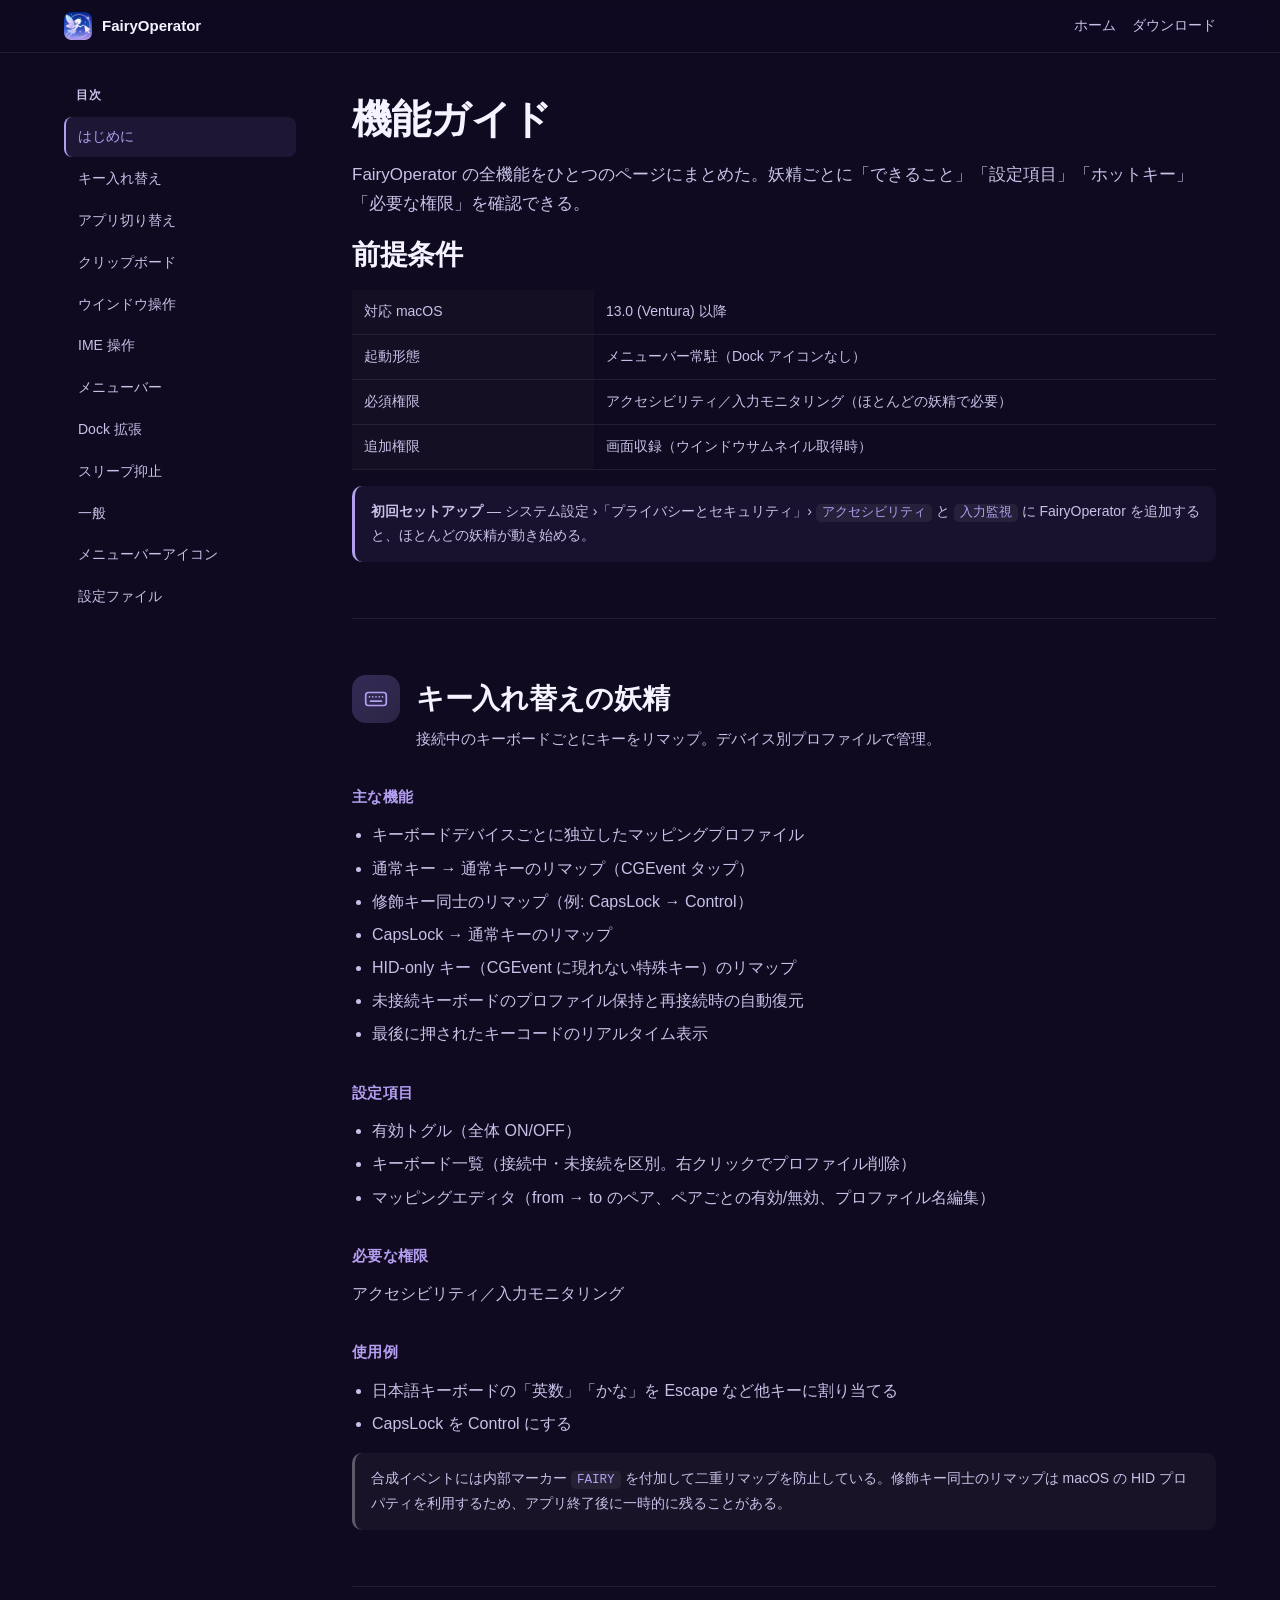
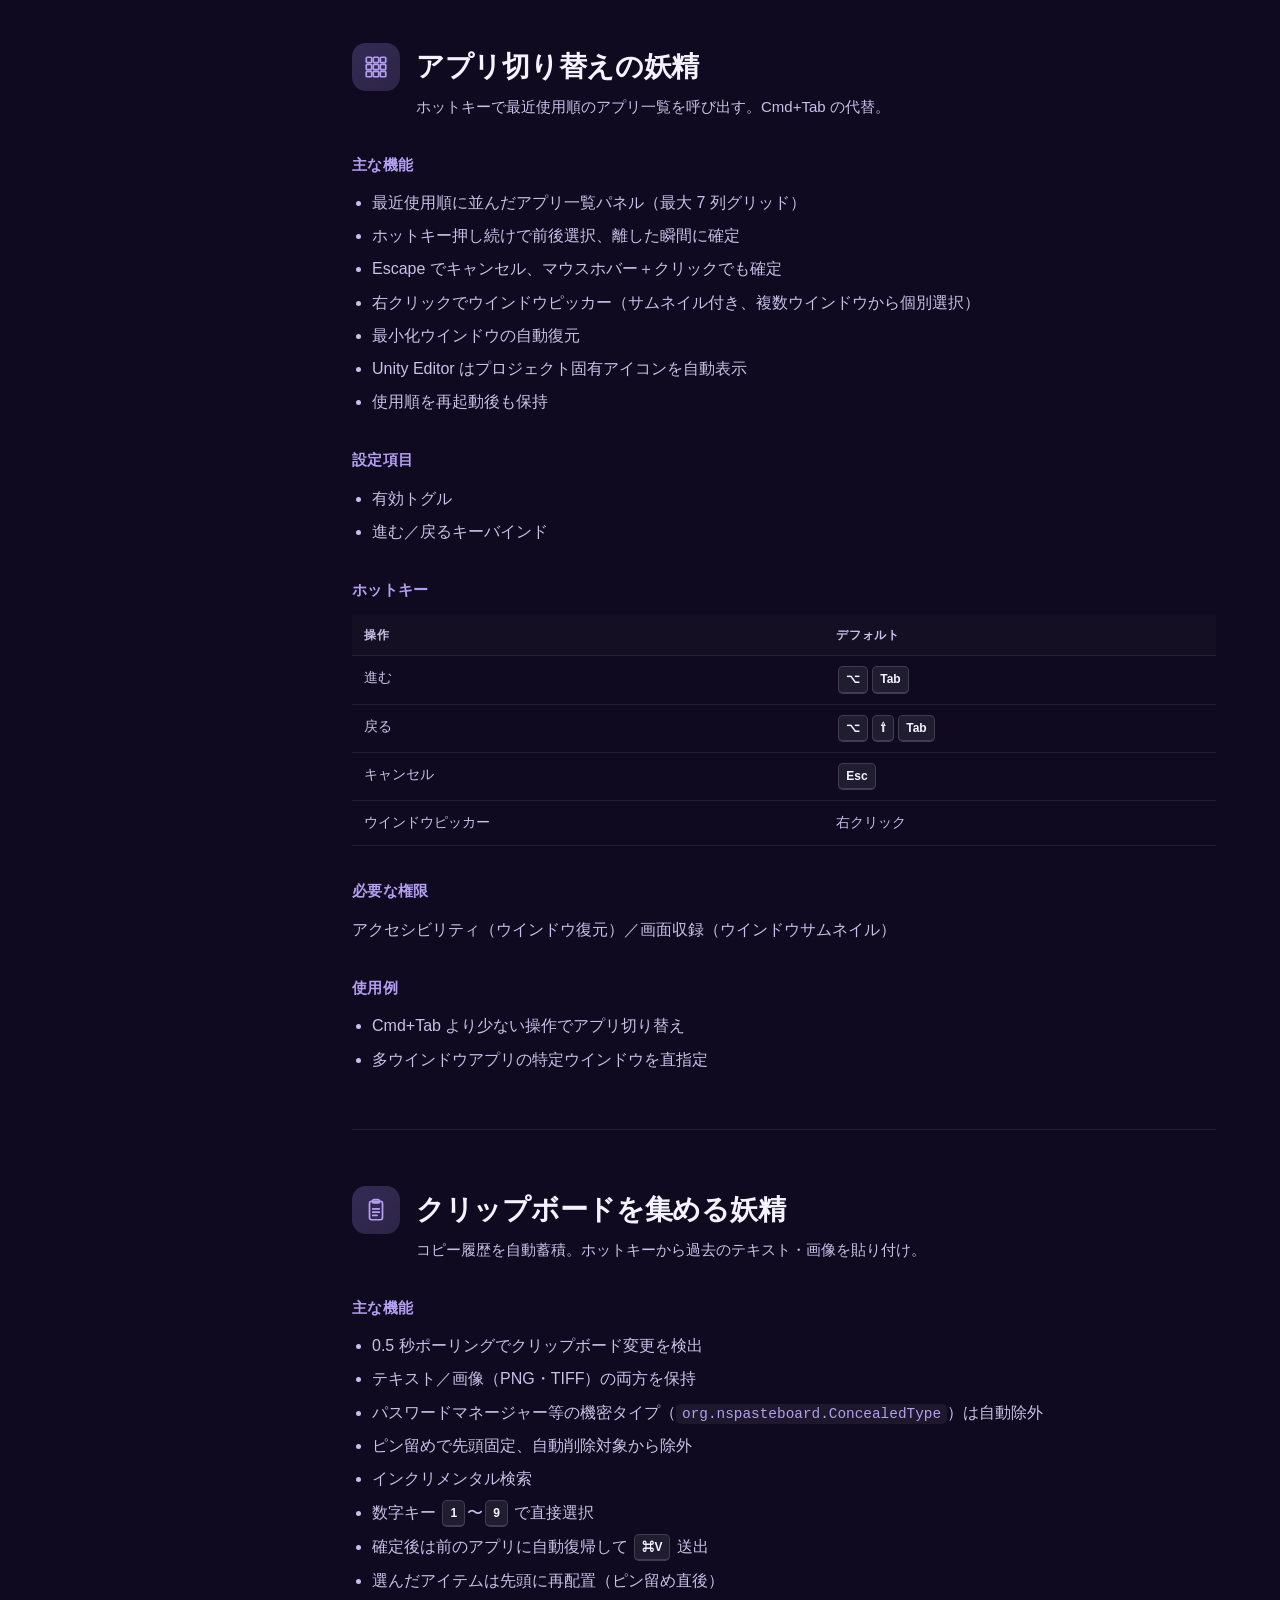
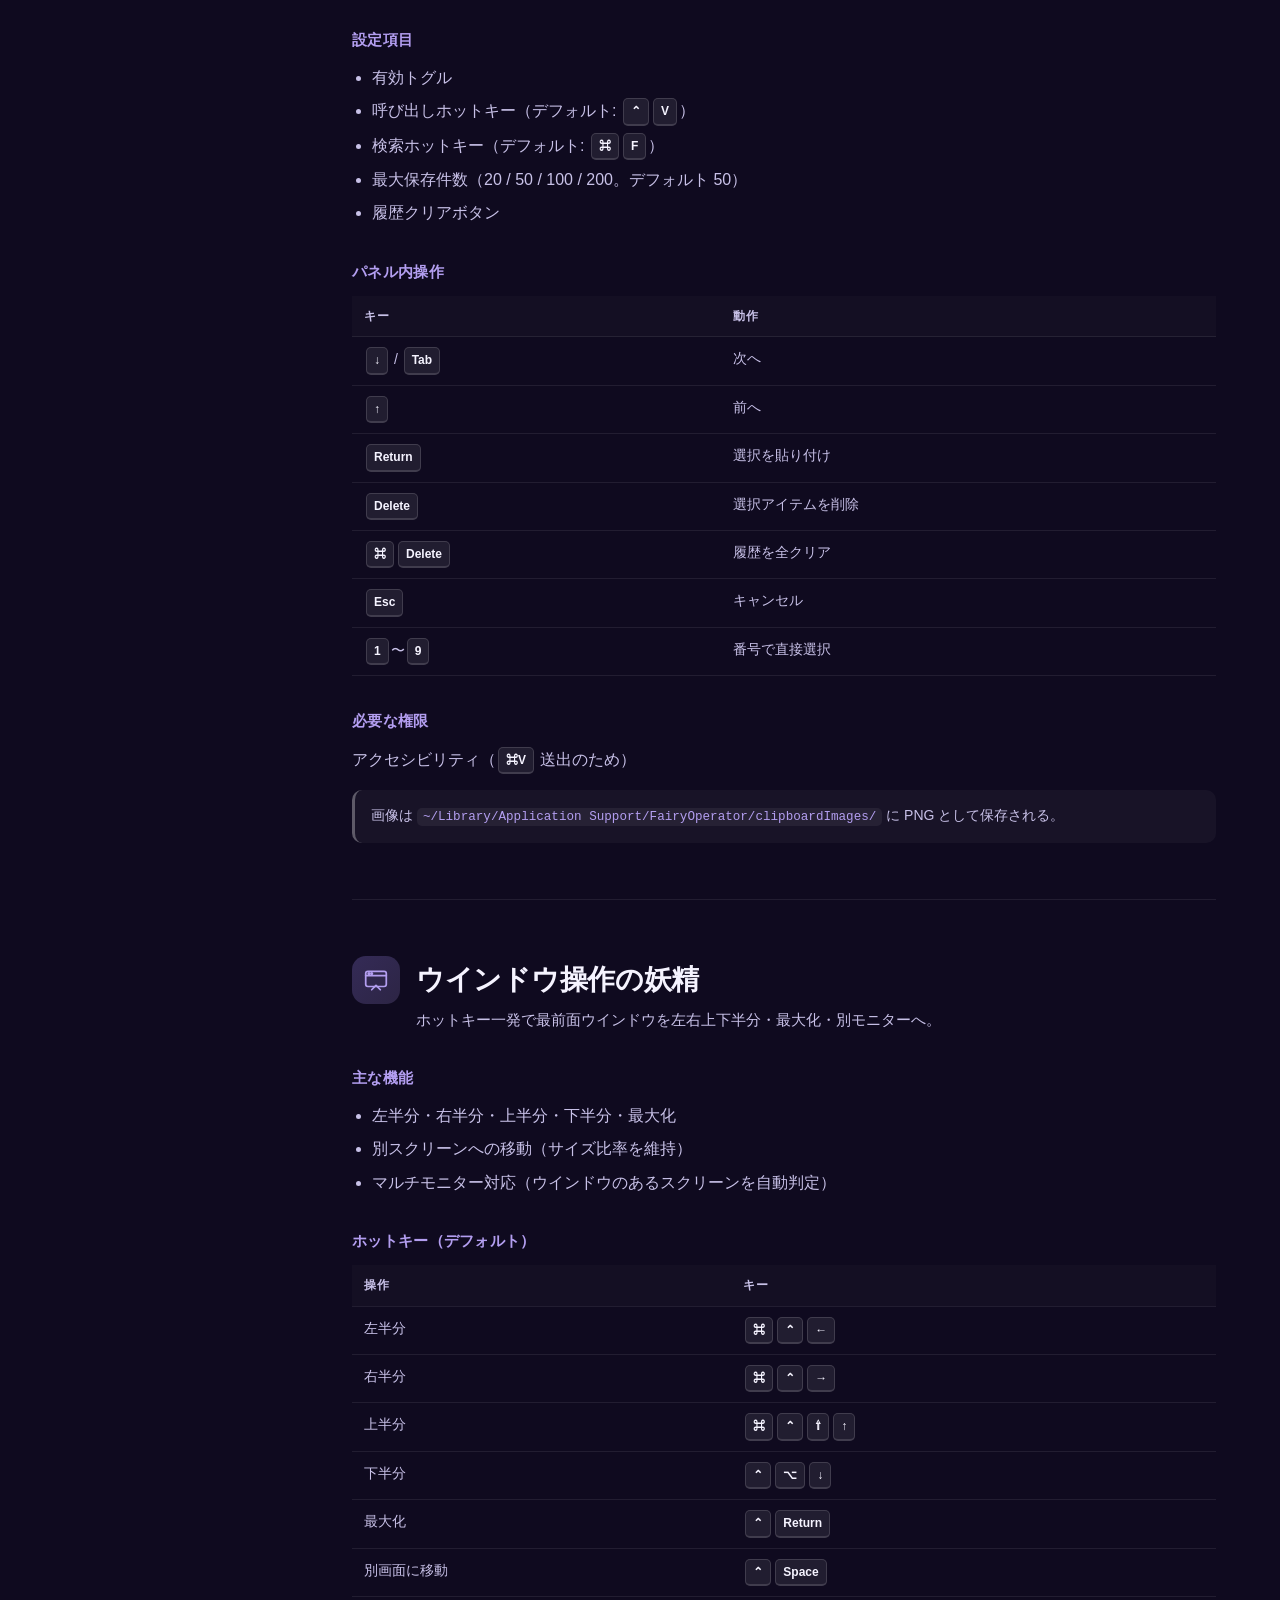
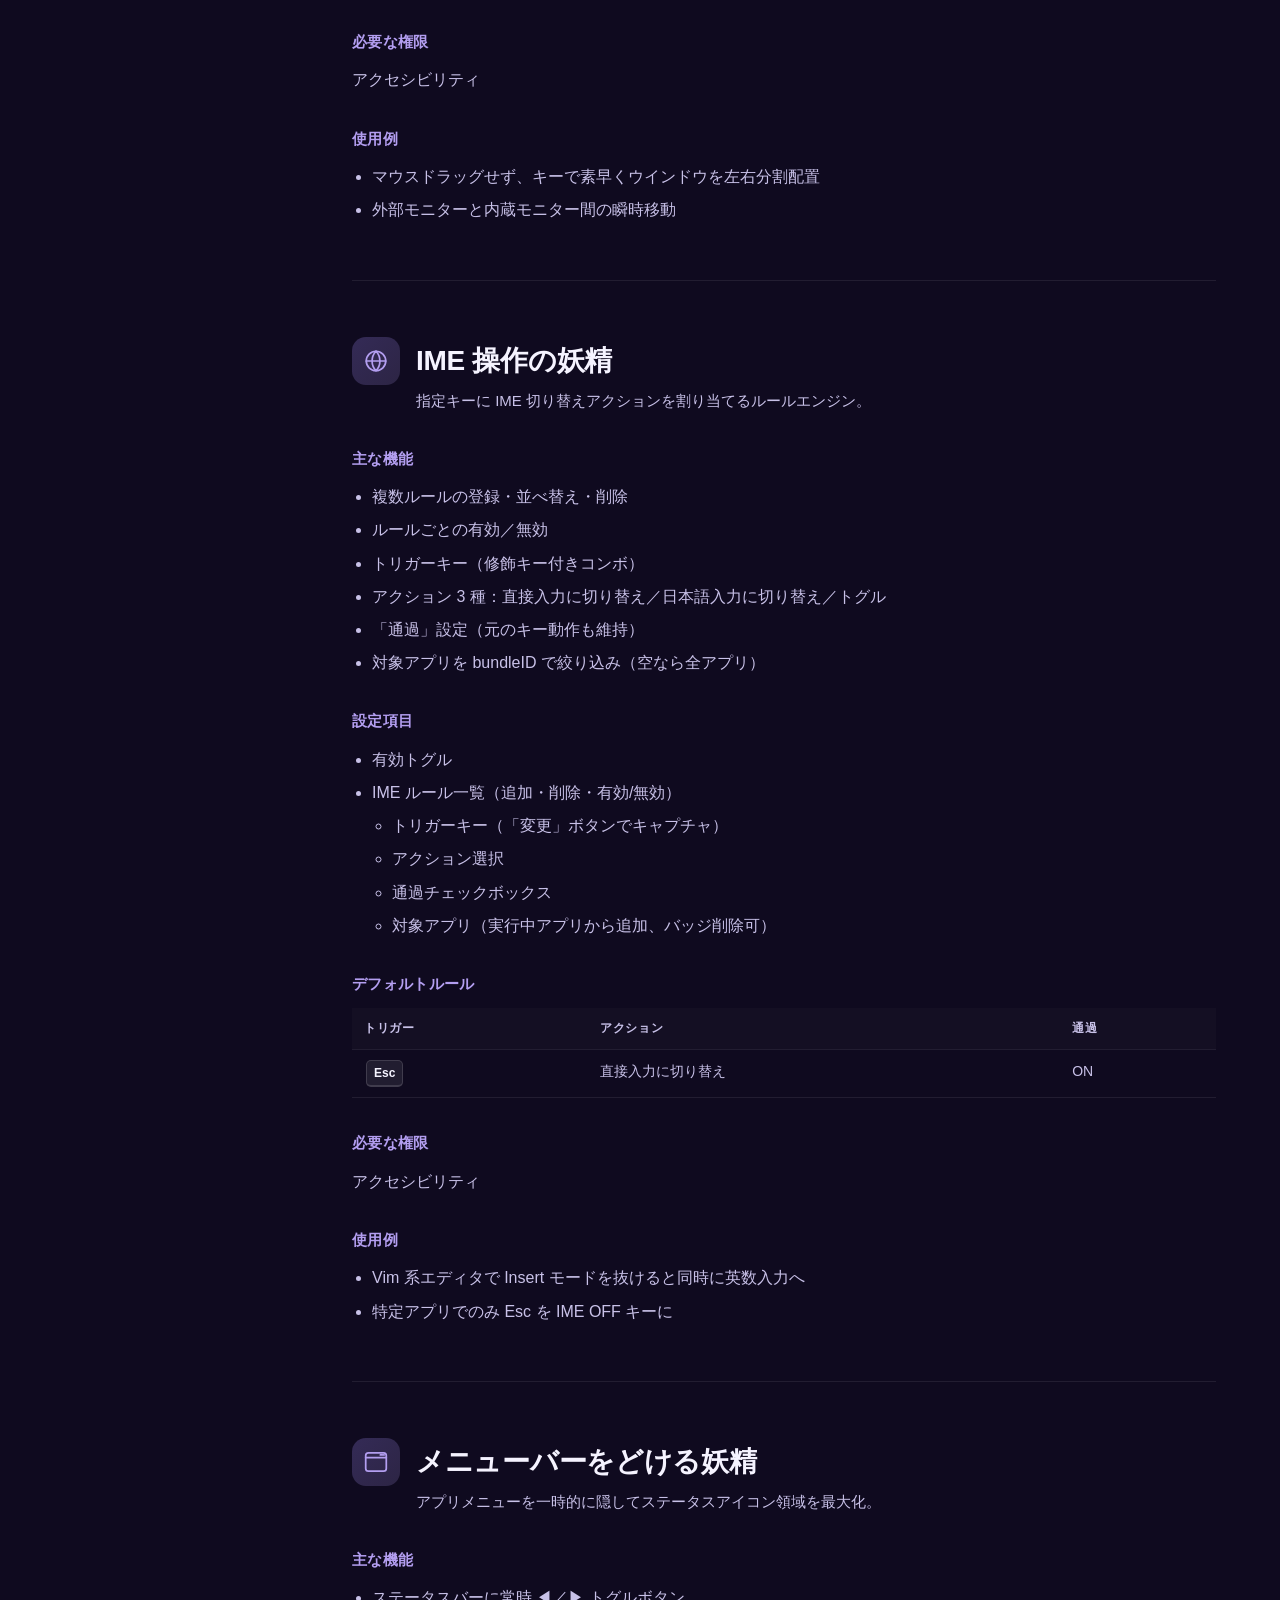
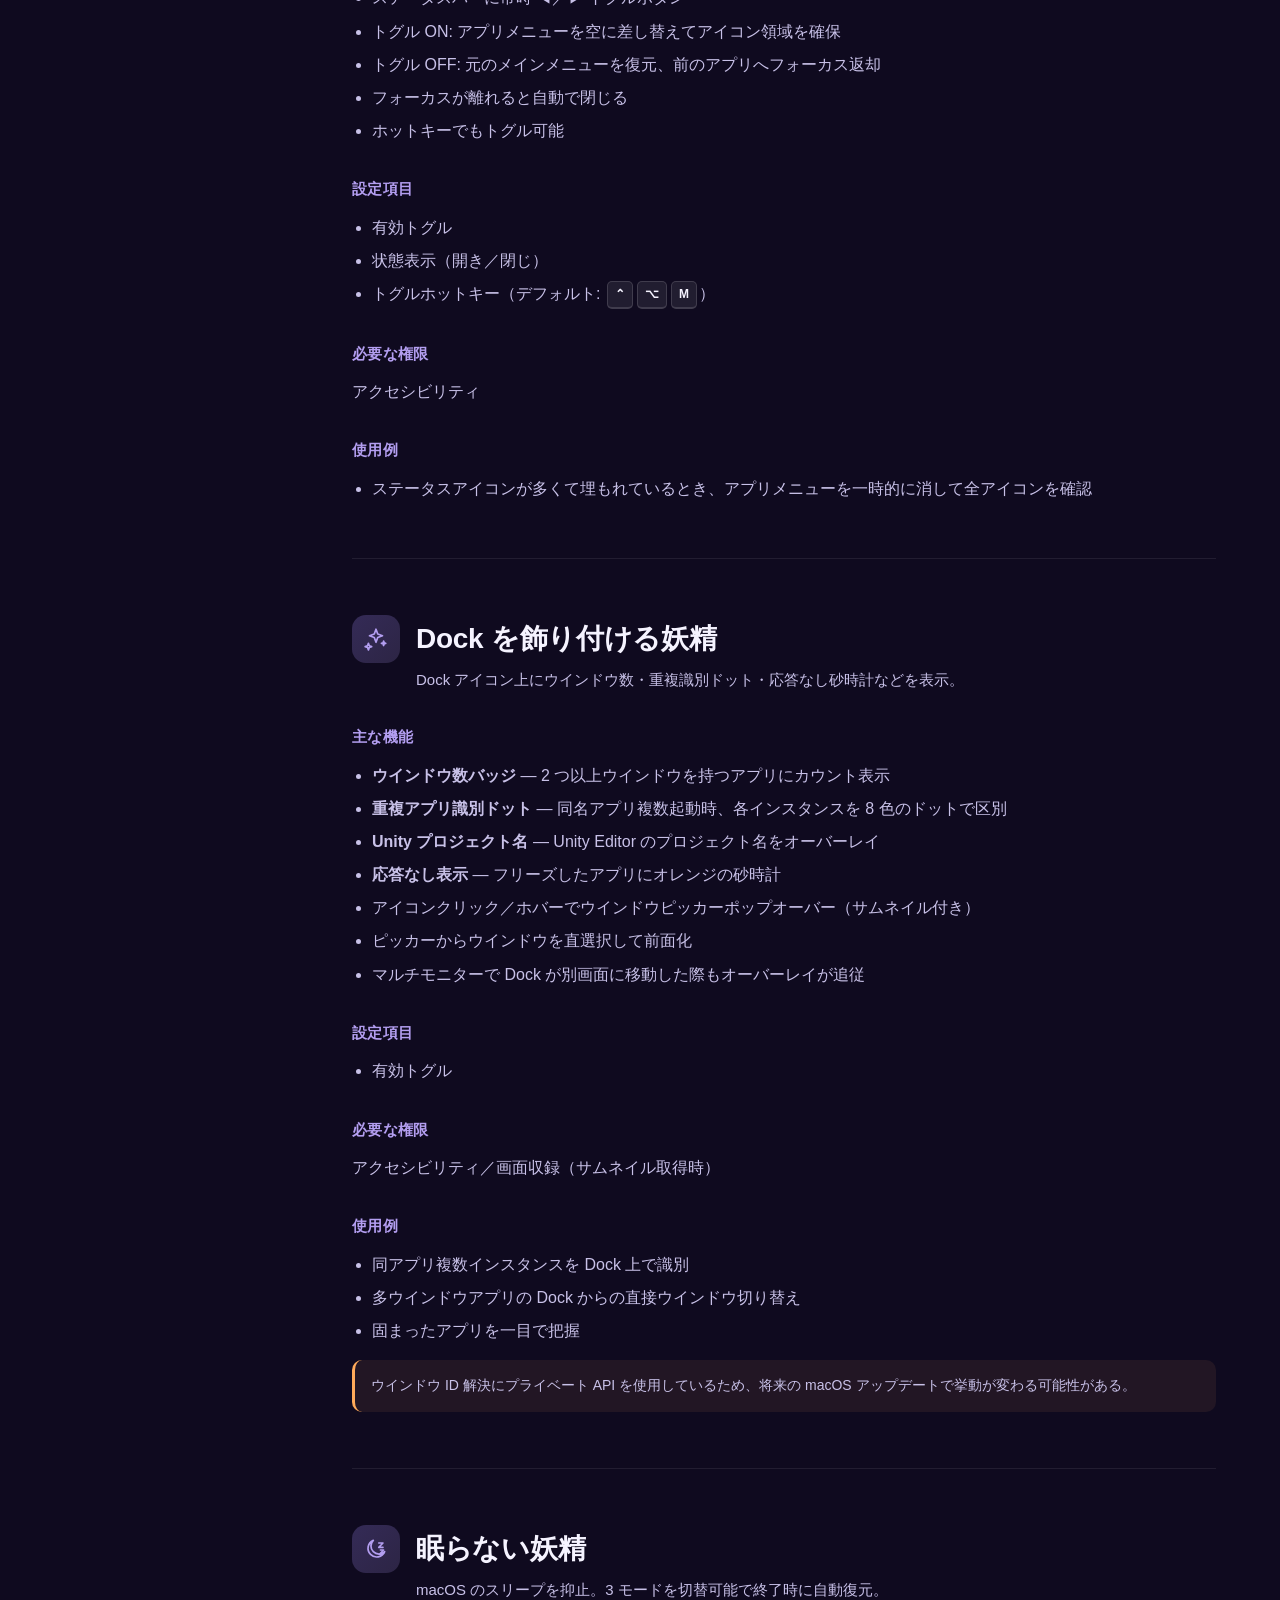
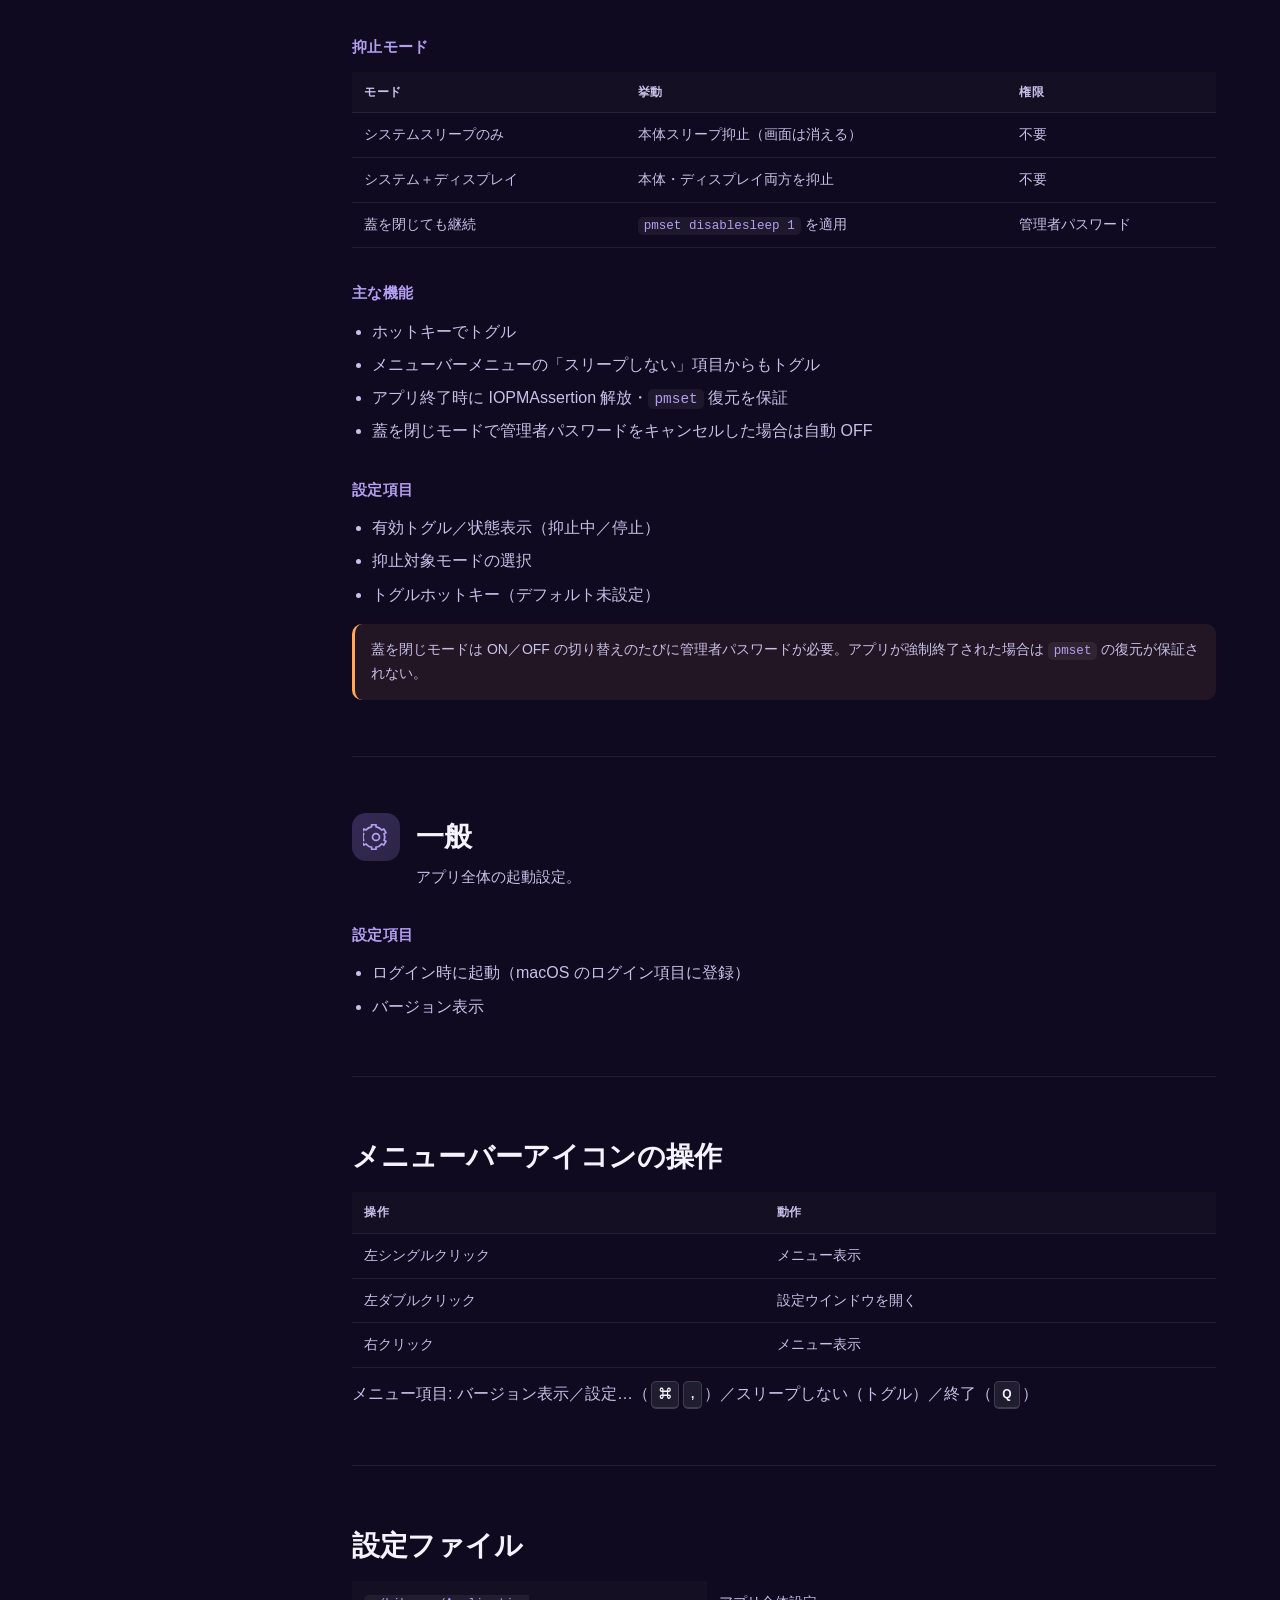
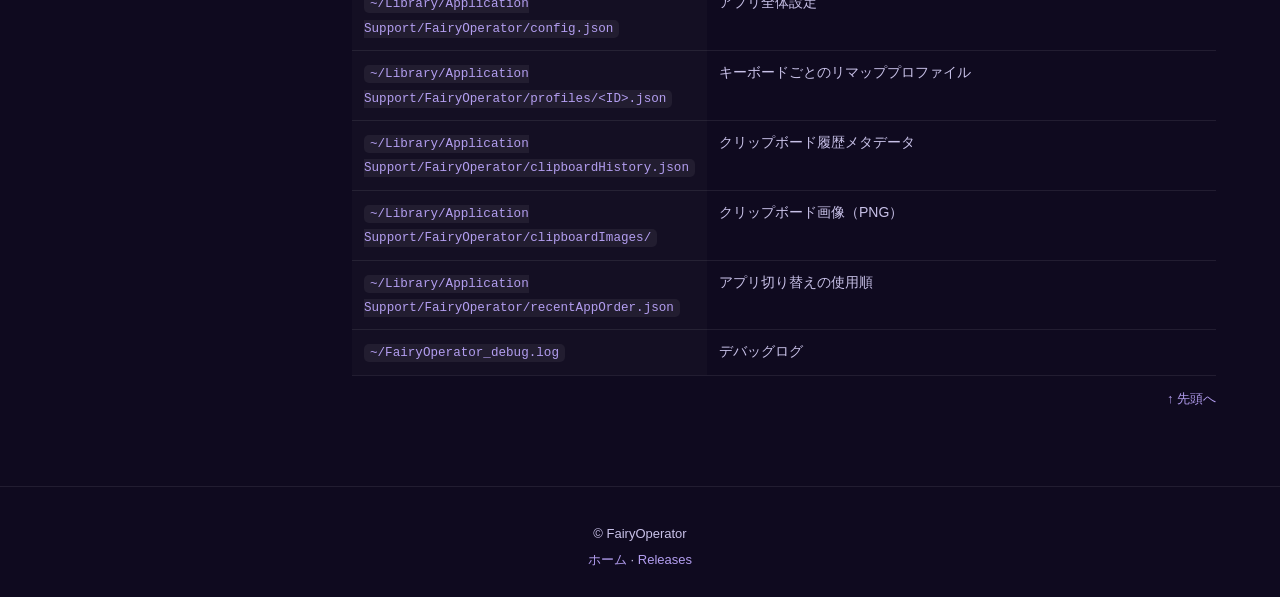
==== docs/guide.html @ 75ecdff9 "docs: 機能ガイドページ (guide.html) を追加 - 全 8 妖精 + 一般 + ステータスアイコン操作 + 設定ファイル一覧を網羅 - サイドバー TOC、IntersectionOb" ====
<!DOCTYPE html>
<html lang="ja">
<head>
<meta charset="UTF-8">
<meta name="viewport" content="width=device-width, initial-scale=1">
<title>機能ガイド — FairyOperator</title>
<meta name="description" content="FairyOperator のすべての妖精と設定項目、ホットキー、必要な権限をまとめたガイド。">
<link rel="icon" type="image/png" href="icon.png">
<link rel="stylesheet" href="style.css">
<link rel="stylesheet" href="guide.css">
</head>
<body class="guide">

<header class="topbar">
  <div class="topbar__inner">
    <a class="topbar__brand" href="./">
      <img src="icon-256.png" alt="" width="28" height="28">
      <span>FairyOperator</span>
    </a>
    <nav class="topbar__nav">
      <a href="./">ホーム</a>
      <a href="https://github.com/piggest/FairyOperator-releases/releases/latest">ダウンロード</a>
    </nav>
  </div>
</header>

<div class="layout">
  <aside class="sidebar">
    <div class="sidebar__inner">
      <p class="sidebar__title">目次</p>
      <nav class="toc">
        <a href="#overview">はじめに</a>
        <a href="#keyboard">キー入れ替え</a>
        <a href="#app-switcher">アプリ切り替え</a>
        <a href="#clipboard">クリップボード</a>
        <a href="#window">ウインドウ操作</a>
        <a href="#ime">IME 操作</a>
        <a href="#menubar">メニューバー</a>
        <a href="#dock">Dock 拡張</a>
        <a href="#sleepless">スリープ抑止</a>
        <a href="#general">一般</a>
        <a href="#status-icon">メニューバーアイコン</a>
        <a href="#files">設定ファイル</a>
      </nav>
    </div>
  </aside>

  <main class="content">

    <section id="overview" class="doc">
      <h1>機能ガイド</h1>
      <p class="lead">FairyOperator の全機能をひとつのページにまとめた。妖精ごとに「できること」「設定項目」「ホットキー」「必要な権限」を確認できる。</p>

      <h2>前提条件</h2>
      <table class="kv">
        <tbody>
          <tr><th>対応 macOS</th><td>13.0 (Ventura) 以降</td></tr>
          <tr><th>起動形態</th><td>メニューバー常駐（Dock アイコンなし）</td></tr>
          <tr><th>必須権限</th><td>アクセシビリティ／入力モニタリング（ほとんどの妖精で必要）</td></tr>
          <tr><th>追加権限</th><td>画面収録（ウインドウサムネイル取得時）</td></tr>
        </tbody>
      </table>

      <div class="callout">
        <p><strong>初回セットアップ</strong> — システム設定 ›「プライバシーとセキュリティ」› <code>アクセシビリティ</code> と <code>入力監視</code> に FairyOperator を追加すると、ほとんどの妖精が動き始める。</p>
      </div>
    </section>

    <section id="keyboard" class="doc">
      <header class="doc__header">
        <span class="doc__icon" aria-hidden="true">
          <svg viewBox="0 0 24 24" fill="none" stroke="currentColor" stroke-width="1.6" stroke-linecap="round" stroke-linejoin="round"><rect x="2.5" y="6" width="19" height="12" rx="2.5"/><path d="M6 10h.01M9 10h.01M12 10h.01M15 10h.01M18 10h.01M7 14h10"/></svg>
        </span>
        <div>
          <h2>キー入れ替えの妖精</h2>
          <p class="doc__lede">接続中のキーボードごとにキーをリマップ。デバイス別プロファイルで管理。</p>
        </div>
      </header>

      <h3>主な機能</h3>
      <ul>
        <li>キーボードデバイスごとに独立したマッピングプロファイル</li>
        <li>通常キー → 通常キーのリマップ（CGEvent タップ）</li>
        <li>修飾キー同士のリマップ（例: CapsLock → Control）</li>
        <li>CapsLock → 通常キーのリマップ</li>
        <li>HID-only キー（CGEvent に現れない特殊キー）のリマップ</li>
        <li>未接続キーボードのプロファイル保持と再接続時の自動復元</li>
        <li>最後に押されたキーコードのリアルタイム表示</li>
      </ul>

      <h3>設定項目</h3>
      <ul>
        <li>有効トグル（全体 ON/OFF）</li>
        <li>キーボード一覧（接続中・未接続を区別。右クリックでプロファイル削除）</li>
        <li>マッピングエディタ（from → to のペア、ペアごとの有効/無効、プロファイル名編集）</li>
      </ul>

      <h3>必要な権限</h3>
      <p>アクセシビリティ／入力モニタリング</p>

      <h3>使用例</h3>
      <ul>
        <li>日本語キーボードの「英数」「かな」を Escape など他キーに割り当てる</li>
        <li>CapsLock を Control にする</li>
      </ul>

      <div class="callout callout--note">
        <p>合成イベントには内部マーカー <code>FAIRY</code> を付加して二重リマップを防止している。修飾キー同士のリマップは macOS の HID プロパティを利用するため、アプリ終了後に一時的に残ることがある。</p>
      </div>
    </section>

    <section id="app-switcher" class="doc">
      <header class="doc__header">
        <span class="doc__icon" aria-hidden="true">
          <svg viewBox="0 0 24 24" fill="none" stroke="currentColor" stroke-width="1.6" stroke-linecap="round" stroke-linejoin="round"><rect x="3" y="3" width="5" height="5" rx="1"/><rect x="9.5" y="3" width="5" height="5" rx="1"/><rect x="16" y="3" width="5" height="5" rx="1"/><rect x="3" y="9.5" width="5" height="5" rx="1"/><rect x="9.5" y="9.5" width="5" height="5" rx="1"/><rect x="16" y="9.5" width="5" height="5" rx="1"/><rect x="3" y="16" width="5" height="5" rx="1"/><rect x="9.5" y="16" width="5" height="5" rx="1"/><rect x="16" y="16" width="5" height="5" rx="1"/></svg>
        </span>
        <div>
          <h2>アプリ切り替えの妖精</h2>
          <p class="doc__lede">ホットキーで最近使用順のアプリ一覧を呼び出す。Cmd+Tab の代替。</p>
        </div>
      </header>

      <h3>主な機能</h3>
      <ul>
        <li>最近使用順に並んだアプリ一覧パネル（最大 7 列グリッド）</li>
        <li>ホットキー押し続けで前後選択、離した瞬間に確定</li>
        <li>Escape でキャンセル、マウスホバー＋クリックでも確定</li>
        <li>右クリックでウインドウピッカー（サムネイル付き、複数ウインドウから個別選択）</li>
        <li>最小化ウインドウの自動復元</li>
        <li>Unity Editor はプロジェクト固有アイコンを自動表示</li>
        <li>使用順を再起動後も保持</li>
      </ul>

      <h3>設定項目</h3>
      <ul>
        <li>有効トグル</li>
        <li>進む／戻るキーバインド</li>
      </ul>

      <h3>ホットキー</h3>
      <table class="hotkeys">
        <thead><tr><th>操作</th><th>デフォルト</th></tr></thead>
        <tbody>
          <tr><td>進む</td><td><kbd>⌥</kbd><kbd>Tab</kbd></td></tr>
          <tr><td>戻る</td><td><kbd>⌥</kbd><kbd>⇧</kbd><kbd>Tab</kbd></td></tr>
          <tr><td>キャンセル</td><td><kbd>Esc</kbd></td></tr>
          <tr><td>ウインドウピッカー</td><td>右クリック</td></tr>
        </tbody>
      </table>

      <h3>必要な権限</h3>
      <p>アクセシビリティ（ウインドウ復元）／画面収録（ウインドウサムネイル）</p>

      <h3>使用例</h3>
      <ul>
        <li>Cmd+Tab より少ない操作でアプリ切り替え</li>
        <li>多ウインドウアプリの特定ウインドウを直指定</li>
      </ul>
    </section>

    <section id="clipboard" class="doc">
      <header class="doc__header">
        <span class="doc__icon" aria-hidden="true">
          <svg viewBox="0 0 24 24" fill="none" stroke="currentColor" stroke-width="1.6" stroke-linecap="round" stroke-linejoin="round"><rect x="6" y="4" width="12" height="17" rx="2"/><rect x="9" y="2.5" width="6" height="3" rx="1"/><path d="M9 11h6M9 14h6M9 17h4"/></svg>
        </span>
        <div>
          <h2>クリップボードを集める妖精</h2>
          <p class="doc__lede">コピー履歴を自動蓄積。ホットキーから過去のテキスト・画像を貼り付け。</p>
        </div>
      </header>

      <h3>主な機能</h3>
      <ul>
        <li>0.5 秒ポーリングでクリップボード変更を検出</li>
        <li>テキスト／画像（PNG・TIFF）の両方を保持</li>
        <li>パスワードマネージャー等の機密タイプ（<code>org.nspasteboard.ConcealedType</code>）は自動除外</li>
        <li>ピン留めで先頭固定、自動削除対象から除外</li>
        <li>インクリメンタル検索</li>
        <li>数字キー <kbd>1</kbd>〜<kbd>9</kbd> で直接選択</li>
        <li>確定後は前のアプリに自動復帰して <kbd>⌘V</kbd> 送出</li>
        <li>選んだアイテムは先頭に再配置（ピン留め直後）</li>
      </ul>

      <h3>設定項目</h3>
      <ul>
        <li>有効トグル</li>
        <li>呼び出しホットキー（デフォルト: <kbd>⌃</kbd><kbd>V</kbd>）</li>
        <li>検索ホットキー（デフォルト: <kbd>⌘</kbd><kbd>F</kbd>）</li>
        <li>最大保存件数（20 / 50 / 100 / 200。デフォルト 50）</li>
        <li>履歴クリアボタン</li>
      </ul>

      <h3>パネル内操作</h3>
      <table class="hotkeys">
        <thead><tr><th>キー</th><th>動作</th></tr></thead>
        <tbody>
          <tr><td><kbd>↓</kbd> / <kbd>Tab</kbd></td><td>次へ</td></tr>
          <tr><td><kbd>↑</kbd></td><td>前へ</td></tr>
          <tr><td><kbd>Return</kbd></td><td>選択を貼り付け</td></tr>
          <tr><td><kbd>Delete</kbd></td><td>選択アイテムを削除</td></tr>
          <tr><td><kbd>⌘</kbd><kbd>Delete</kbd></td><td>履歴を全クリア</td></tr>
          <tr><td><kbd>Esc</kbd></td><td>キャンセル</td></tr>
          <tr><td><kbd>1</kbd>〜<kbd>9</kbd></td><td>番号で直接選択</td></tr>
        </tbody>
      </table>

      <h3>必要な権限</h3>
      <p>アクセシビリティ（<kbd>⌘V</kbd> 送出のため）</p>

      <div class="callout callout--note">
        <p>画像は <code>~/Library/Application Support/FairyOperator/clipboardImages/</code> に PNG として保存される。</p>
      </div>
    </section>

    <section id="window" class="doc">
      <header class="doc__header">
        <span class="doc__icon" aria-hidden="true">
          <svg viewBox="0 0 24 24" fill="none" stroke="currentColor" stroke-width="1.6" stroke-linecap="round" stroke-linejoin="round"><rect x="2.5" y="4" width="19" height="14" rx="2"/><path d="M2.5 8h19"/><circle cx="5.5" cy="6" r="0.7" fill="currentColor"/><circle cx="8" cy="6" r="0.7" fill="currentColor"/><path d="M8 21l4-4 4 4"/></svg>
        </span>
        <div>
          <h2>ウインドウ操作の妖精</h2>
          <p class="doc__lede">ホットキー一発で最前面ウインドウを左右上下半分・最大化・別モニターへ。</p>
        </div>
      </header>

      <h3>主な機能</h3>
      <ul>
        <li>左半分・右半分・上半分・下半分・最大化</li>
        <li>別スクリーンへの移動（サイズ比率を維持）</li>
        <li>マルチモニター対応（ウインドウのあるスクリーンを自動判定）</li>
      </ul>

      <h3>ホットキー（デフォルト）</h3>
      <table class="hotkeys">
        <thead><tr><th>操作</th><th>キー</th></tr></thead>
        <tbody>
          <tr><td>左半分</td><td><kbd>⌘</kbd><kbd>⌃</kbd><kbd>←</kbd></td></tr>
          <tr><td>右半分</td><td><kbd>⌘</kbd><kbd>⌃</kbd><kbd>→</kbd></td></tr>
          <tr><td>上半分</td><td><kbd>⌘</kbd><kbd>⌃</kbd><kbd>⇧</kbd><kbd>↑</kbd></td></tr>
          <tr><td>下半分</td><td><kbd>⌃</kbd><kbd>⌥</kbd><kbd>↓</kbd></td></tr>
          <tr><td>最大化</td><td><kbd>⌃</kbd><kbd>Return</kbd></td></tr>
          <tr><td>別画面に移動</td><td><kbd>⌃</kbd><kbd>Space</kbd></td></tr>
        </tbody>
      </table>

      <h3>必要な権限</h3>
      <p>アクセシビリティ</p>

      <h3>使用例</h3>
      <ul>
        <li>マウスドラッグせず、キーで素早くウインドウを左右分割配置</li>
        <li>外部モニターと内蔵モニター間の瞬時移動</li>
      </ul>
    </section>

    <section id="ime" class="doc">
      <header class="doc__header">
        <span class="doc__icon" aria-hidden="true">
          <svg viewBox="0 0 24 24" fill="none" stroke="currentColor" stroke-width="1.6" stroke-linecap="round" stroke-linejoin="round"><circle cx="12" cy="12" r="9"/><path d="M3 12h18M12 3a13 13 0 010 18M12 3a13 13 0 000 18"/></svg>
        </span>
        <div>
          <h2>IME 操作の妖精</h2>
          <p class="doc__lede">指定キーに IME 切り替えアクションを割り当てるルールエンジン。</p>
        </div>
      </header>

      <h3>主な機能</h3>
      <ul>
        <li>複数ルールの登録・並べ替え・削除</li>
        <li>ルールごとの有効／無効</li>
        <li>トリガーキー（修飾キー付きコンボ）</li>
        <li>アクション 3 種：直接入力に切り替え／日本語入力に切り替え／トグル</li>
        <li>「通過」設定（元のキー動作も維持）</li>
        <li>対象アプリを bundleID で絞り込み（空なら全アプリ）</li>
      </ul>

      <h3>設定項目</h3>
      <ul>
        <li>有効トグル</li>
        <li>IME ルール一覧（追加・削除・有効/無効）
          <ul>
            <li>トリガーキー（「変更」ボタンでキャプチャ）</li>
            <li>アクション選択</li>
            <li>通過チェックボックス</li>
            <li>対象アプリ（実行中アプリから追加、バッジ削除可）</li>
          </ul>
        </li>
      </ul>

      <h3>デフォルトルール</h3>
      <table class="hotkeys">
        <thead><tr><th>トリガー</th><th>アクション</th><th>通過</th></tr></thead>
        <tbody>
          <tr><td><kbd>Esc</kbd></td><td>直接入力に切り替え</td><td>ON</td></tr>
        </tbody>
      </table>

      <h3>必要な権限</h3>
      <p>アクセシビリティ</p>

      <h3>使用例</h3>
      <ul>
        <li>Vim 系エディタで Insert モードを抜けると同時に英数入力へ</li>
        <li>特定アプリでのみ Esc を IME OFF キーに</li>
      </ul>
    </section>

    <section id="menubar" class="doc">
      <header class="doc__header">
        <span class="doc__icon" aria-hidden="true">
          <svg viewBox="0 0 24 24" fill="none" stroke="currentColor" stroke-width="1.6" stroke-linecap="round" stroke-linejoin="round"><rect x="2.5" y="3.5" width="19" height="17" rx="2.5"/><path d="M2.5 8h19"/><path d="M16 5.5h2M19 5.5h.5"/></svg>
        </span>
        <div>
          <h2>メニューバーをどける妖精</h2>
          <p class="doc__lede">アプリメニューを一時的に隠してステータスアイコン領域を最大化。</p>
        </div>
      </header>

      <h3>主な機能</h3>
      <ul>
        <li>ステータスバーに常時 ◀／▶ トグルボタン</li>
        <li>トグル ON: アプリメニューを空に差し替えてアイコン領域を確保</li>
        <li>トグル OFF: 元のメインメニューを復元、前のアプリへフォーカス返却</li>
        <li>フォーカスが離れると自動で閉じる</li>
        <li>ホットキーでもトグル可能</li>
      </ul>

      <h3>設定項目</h3>
      <ul>
        <li>有効トグル</li>
        <li>状態表示（開き／閉じ）</li>
        <li>トグルホットキー（デフォルト: <kbd>⌃</kbd><kbd>⌥</kbd><kbd>M</kbd>）</li>
      </ul>

      <h3>必要な権限</h3>
      <p>アクセシビリティ</p>

      <h3>使用例</h3>
      <ul>
        <li>ステータスアイコンが多くて埋もれているとき、アプリメニューを一時的に消して全アイコンを確認</li>
      </ul>
    </section>

    <section id="dock" class="doc">
      <header class="doc__header">
        <span class="doc__icon" aria-hidden="true">
          <svg viewBox="0 0 24 24" fill="none" stroke="currentColor" stroke-width="1.6" stroke-linecap="round" stroke-linejoin="round"><path d="M12 3l1.6 4.4L18 9l-4.4 1.6L12 15l-1.6-4.4L6 9l4.4-1.6z"/><path d="M5 16l.8 2.2L8 19l-2.2.8L5 22l-.8-2.2L2 19l2.2-.8z"/><path d="M19 14l.6 1.6L21 16l-1.4.4L19 18l-.4-1.6L17 16l1.6-.4z"/></svg>
        </span>
        <div>
          <h2>Dock を飾り付ける妖精</h2>
          <p class="doc__lede">Dock アイコン上にウインドウ数・重複識別ドット・応答なし砂時計などを表示。</p>
        </div>
      </header>

      <h3>主な機能</h3>
      <ul>
        <li><strong>ウインドウ数バッジ</strong> — 2 つ以上ウインドウを持つアプリにカウント表示</li>
        <li><strong>重複アプリ識別ドット</strong> — 同名アプリ複数起動時、各インスタンスを 8 色のドットで区別</li>
        <li><strong>Unity プロジェクト名</strong> — Unity Editor のプロジェクト名をオーバーレイ</li>
        <li><strong>応答なし表示</strong> — フリーズしたアプリにオレンジの砂時計</li>
        <li>アイコンクリック／ホバーでウインドウピッカーポップオーバー（サムネイル付き）</li>
        <li>ピッカーからウインドウを直選択して前面化</li>
        <li>マルチモニターで Dock が別画面に移動した際もオーバーレイが追従</li>
      </ul>

      <h3>設定項目</h3>
      <ul>
        <li>有効トグル</li>
      </ul>

      <h3>必要な権限</h3>
      <p>アクセシビリティ／画面収録（サムネイル取得時）</p>

      <h3>使用例</h3>
      <ul>
        <li>同アプリ複数インスタンスを Dock 上で識別</li>
        <li>多ウインドウアプリの Dock からの直接ウインドウ切り替え</li>
        <li>固まったアプリを一目で把握</li>
      </ul>

      <div class="callout callout--warn">
        <p>ウインドウ ID 解決にプライベート API を使用しているため、将来の macOS アップデートで挙動が変わる可能性がある。</p>
      </div>
    </section>

    <section id="sleepless" class="doc">
      <header class="doc__header">
        <span class="doc__icon" aria-hidden="true">
          <svg viewBox="0 0 24 24" fill="none" stroke="currentColor" stroke-width="1.6" stroke-linecap="round" stroke-linejoin="round"><path d="M20 14.5A8 8 0 119.5 4a6.5 6.5 0 0010.5 10.5z"/><path d="M14.5 6.5h4l-4 4h4M16 13h3l-3 3h3" stroke-width="1.4"/></svg>
        </span>
        <div>
          <h2>眠らない妖精</h2>
          <p class="doc__lede">macOS のスリープを抑止。3 モードを切替可能で終了時に自動復元。</p>
        </div>
      </header>

      <h3>抑止モード</h3>
      <table class="hotkeys">
        <thead><tr><th>モード</th><th>挙動</th><th>権限</th></tr></thead>
        <tbody>
          <tr><td>システムスリープのみ</td><td>本体スリープ抑止（画面は消える）</td><td>不要</td></tr>
          <tr><td>システム＋ディスプレイ</td><td>本体・ディスプレイ両方を抑止</td><td>不要</td></tr>
          <tr><td>蓋を閉じても継続</td><td><code>pmset disablesleep 1</code> を適用</td><td>管理者パスワード</td></tr>
        </tbody>
      </table>

      <h3>主な機能</h3>
      <ul>
        <li>ホットキーでトグル</li>
        <li>メニューバーメニューの「スリープしない」項目からもトグル</li>
        <li>アプリ終了時に IOPMAssertion 解放・<code>pmset</code> 復元を保証</li>
        <li>蓋を閉じモードで管理者パスワードをキャンセルした場合は自動 OFF</li>
      </ul>

      <h3>設定項目</h3>
      <ul>
        <li>有効トグル／状態表示（抑止中／停止）</li>
        <li>抑止対象モードの選択</li>
        <li>トグルホットキー（デフォルト未設定）</li>
      </ul>

      <div class="callout callout--warn">
        <p>蓋を閉じモードは ON／OFF の切り替えのたびに管理者パスワードが必要。アプリが強制終了された場合は <code>pmset</code> の復元が保証されない。</p>
      </div>
    </section>

    <section id="general" class="doc">
      <header class="doc__header">
        <span class="doc__icon" aria-hidden="true">
          <svg viewBox="0 0 24 24" fill="none" stroke="currentColor" stroke-width="1.6" stroke-linecap="round" stroke-linejoin="round"><circle cx="12" cy="12" r="3.2"/><path d="M19.4 15a7.5 7.5 0 000-6l1.8-1-2-3.4-2 1a7.5 7.5 0 00-5.2-3V.5h-4v2.1a7.5 7.5 0 00-5.2 3l-2-1-2 3.4 1.8 1a7.5 7.5 0 000 6l-1.8 1 2 3.4 2-1a7.5 7.5 0 005.2 3V23.5h4v-2.1a7.5 7.5 0 005.2-3l2 1 2-3.4z"/></svg>
        </span>
        <div>
          <h2>一般</h2>
          <p class="doc__lede">アプリ全体の起動設定。</p>
        </div>
      </header>

      <h3>設定項目</h3>
      <ul>
        <li>ログイン時に起動（macOS のログイン項目に登録）</li>
        <li>バージョン表示</li>
      </ul>
    </section>

    <section id="status-icon" class="doc">
      <h2>メニューバーアイコンの操作</h2>
      <table class="hotkeys">
        <thead><tr><th>操作</th><th>動作</th></tr></thead>
        <tbody>
          <tr><td>左シングルクリック</td><td>メニュー表示</td></tr>
          <tr><td>左ダブルクリック</td><td>設定ウインドウを開く</td></tr>
          <tr><td>右クリック</td><td>メニュー表示</td></tr>
        </tbody>
      </table>
      <p>メニュー項目: バージョン表示／設定…（<kbd>⌘</kbd><kbd>,</kbd>）／スリープしない（トグル）／終了（<kbd>Q</kbd>）</p>
    </section>

    <section id="files" class="doc">
      <h2>設定ファイル</h2>
      <table class="kv">
        <tbody>
          <tr><th><code>~/Library/Application Support/FairyOperator/config.json</code></th><td>アプリ全体設定</td></tr>
          <tr><th><code>~/Library/Application Support/FairyOperator/profiles/&lt;ID&gt;.json</code></th><td>キーボードごとのリマッププロファイル</td></tr>
          <tr><th><code>~/Library/Application Support/FairyOperator/clipboardHistory.json</code></th><td>クリップボード履歴メタデータ</td></tr>
          <tr><th><code>~/Library/Application Support/FairyOperator/clipboardImages/</code></th><td>クリップボード画像（PNG）</td></tr>
          <tr><th><code>~/Library/Application Support/FairyOperator/recentAppOrder.json</code></th><td>アプリ切り替えの使用順</td></tr>
          <tr><th><code>~/FairyOperator_debug.log</code></th><td>デバッグログ</td></tr>
        </tbody>
      </table>
    </section>

    <p class="back-to-top"><a href="#overview">↑ 先頭へ</a></p>

  </main>
</div>

<footer class="footer">
  <div class="container">
    <p>© FairyOperator</p>
    <p><a href="./">ホーム</a> · <a href="https://github.com/piggest/FairyOperator-releases/releases">Releases</a></p>
  </div>
</footer>

<script>
(function () {
  const links = document.querySelectorAll('.toc a');
  const map = new Map();
  links.forEach(a => {
    const id = a.getAttribute('href').slice(1);
    const el = document.getElementById(id);
    if (el) map.set(el, a);
  });
  const observer = new IntersectionObserver(entries => {
    entries.forEach(e => {
      const link = map.get(e.target);
      if (!link) return;
      if (e.isIntersecting) {
        links.forEach(l => l.classList.remove('active'));
        link.classList.add('active');
      }
    });
  }, { rootMargin: '-30% 0px -65% 0px', threshold: 0 });
  map.forEach((_, el) => observer.observe(el));
})();
</script>
</body>
</html>
---- docs/style.css ----
:root {
  --bg: #0f0a1f;
  --bg-2: #1a1230;
  --fg: #f5f3ff;
  --fg-muted: #c8c1e8;
  --accent: #8a76d6;
  --accent-2: #b39ef0;
  --card: rgba(255, 255, 255, 0.05);
  --card-border: rgba(255, 255, 255, 0.08);
  --max-width: 1080px;
}

* { box-sizing: border-box; }

html { scroll-behavior: smooth; }

body {
  margin: 0;
  font-family: -apple-system, BlinkMacSystemFont, "Helvetica Neue", "Hiragino Sans", "Yu Gothic UI", sans-serif;
  background: var(--bg);
  color: var(--fg);
  line-height: 1.7;
  -webkit-font-smoothing: antialiased;
}

a { color: var(--accent-2); text-decoration: none; }
a:hover { text-decoration: underline; }

.container {
  max-width: var(--max-width);
  margin: 0 auto;
  padding: 0 24px;
}

/* Hero */
.hero {
  background: radial-gradient(ellipse at top, #2a1e54 0%, var(--bg) 60%);
  padding: 96px 0 80px;
  text-align: center;
  position: relative;
  overflow: hidden;
}

.hero::before {
  content: "";
  position: absolute;
  inset: 0;
  background: radial-gradient(circle at 20% 30%, rgba(179, 158, 240, 0.18), transparent 40%),
              radial-gradient(circle at 80% 60%, rgba(138, 118, 214, 0.15), transparent 45%);
  pointer-events: none;
}

.hero > .container { position: relative; }

.hero__icon {
  width: 160px; height: 160px;
  border-radius: 36px;
  box-shadow: 0 30px 80px rgba(138, 118, 214, 0.5),
              0 8px 24px rgba(0, 0, 0, 0.4);
}

.hero__title {
  font-size: clamp(40px, 6vw, 64px);
  margin: 28px 0 8px;
  letter-spacing: -0.02em;
  font-weight: 700;
}

.hero__lede {
  font-size: clamp(18px, 2.4vw, 24px);
  margin: 0 0 12px;
  color: var(--fg);
}

.hero__sub {
  margin: 0 auto 32px;
  max-width: 640px;
  color: var(--fg-muted);
  font-size: 16px;
}

.hero__cta {
  display: flex;
  gap: 12px;
  justify-content: center;
  flex-wrap: wrap;
}

.btn {
  display: inline-block;
  padding: 14px 28px;
  border-radius: 12px;
  font-weight: 600;
  font-size: 15px;
  transition: transform 0.15s ease, box-shadow 0.2s ease;
}

.btn--primary {
  background: linear-gradient(135deg, var(--accent), var(--accent-2));
  color: #fff;
  box-shadow: 0 10px 30px rgba(138, 118, 214, 0.4);
}
.btn--primary:hover { transform: translateY(-2px); text-decoration: none; }

.btn--ghost {
  background: transparent;
  color: var(--fg);
  border: 1px solid rgba(255, 255, 255, 0.2);
}
.btn--ghost:hover { background: rgba(255, 255, 255, 0.05); text-decoration: none; }

.hero__meta {
  margin-top: 24px;
  font-size: 13px;
  color: var(--fg-muted);
}

/* Sections */
.section__title {
  font-size: clamp(24px, 3.5vw, 32px);
  margin: 0 0 32px;
  letter-spacing: -0.01em;
}

.features { padding: 80px 0; background: var(--bg-2); }

.cards {
  list-style: none;
  padding: 0;
  margin: 0;
  display: grid;
  grid-template-columns: repeat(auto-fit, minmax(220px, 1fr));
  gap: 16px;
}

.card {
  background: var(--card);
  border: 1px solid var(--card-border);
  border-radius: 16px;
  padding: 24px;
  transition: border-color 0.2s ease, transform 0.2s ease;
}
.card:hover { border-color: var(--accent); transform: translateY(-2px); }
.card__icon {
  display: inline-flex;
  align-items: center;
  justify-content: center;
  width: 44px;
  height: 44px;
  border-radius: 12px;
  background: linear-gradient(135deg, rgba(138, 118, 214, 0.25), rgba(179, 158, 240, 0.15));
  color: var(--accent-2);
  margin-bottom: 14px;
}
.card__icon svg { width: 24px; height: 24px; }
.card h3 { margin: 0 0 8px; font-size: 17px; color: var(--accent-2); }
.card p { margin: 0; color: var(--fg-muted); font-size: 14px; }

/* Shots */
.shots { padding: 80px 0; }
.shot { margin: 0; text-align: center; }
.shot img {
  max-width: 100%;
  border-radius: 12px;
  border: 1px solid var(--card-border);
  box-shadow: 0 30px 80px rgba(0, 0, 0, 0.5);
}
.shot figcaption {
  margin-top: 16px;
  color: var(--fg-muted);
  font-size: 14px;
}

/* Install */
.install { padding: 80px 0; background: var(--bg-2); }
.steps { padding-left: 20px; color: var(--fg-muted); }
.steps li { margin-bottom: 8px; }
.steps code {
  background: rgba(255, 255, 255, 0.08);
  padding: 2px 8px;
  border-radius: 6px;
  font-family: "SF Mono", Menlo, monospace;
  font-size: 0.92em;
}
.note { margin-top: 16px; font-size: 13px; color: var(--fg-muted); }

/* Footer */
.footer {
  padding: 32px 0;
  text-align: center;
  color: var(--fg-muted);
  font-size: 13px;
  border-top: 1px solid var(--card-border);
}
.footer p { margin: 4px 0; }
---- docs/guide.css ----
/* ガイド専用スタイル */

body.guide {
  background: var(--bg);
  color: var(--fg);
}

/* Topbar */
.topbar {
  position: sticky;
  top: 0;
  z-index: 50;
  background: rgba(15, 10, 31, 0.85);
  backdrop-filter: saturate(160%) blur(12px);
  -webkit-backdrop-filter: saturate(160%) blur(12px);
  border-bottom: 1px solid var(--card-border);
}
.topbar__inner {
  max-width: 1200px;
  margin: 0 auto;
  padding: 12px 24px;
  display: flex;
  align-items: center;
  justify-content: space-between;
  gap: 16px;
}
.topbar__brand {
  display: inline-flex;
  align-items: center;
  gap: 10px;
  color: var(--fg);
  font-weight: 600;
  font-size: 15px;
  text-decoration: none;
}
.topbar__brand img { border-radius: 7px; }
.topbar__nav {
  display: flex;
  gap: 16px;
  font-size: 14px;
}
.topbar__nav a { color: var(--fg-muted); }
.topbar__nav a:hover { color: var(--accent-2); }

/* Layout */
.layout {
  max-width: 1200px;
  margin: 0 auto;
  padding: 32px 24px 64px;
  display: grid;
  grid-template-columns: 240px 1fr;
  gap: 48px;
}
@media (max-width: 880px) {
  .layout { grid-template-columns: 1fr; gap: 24px; }
  .sidebar { position: static; }
  .sidebar__inner { position: static; }
  .toc { display: grid; grid-template-columns: repeat(2, 1fr); gap: 4px; }
}

/* Sidebar / TOC */
.sidebar { position: relative; }
.sidebar__inner {
  position: sticky;
  top: 80px;
  max-height: calc(100vh - 96px);
  overflow-y: auto;
  padding-right: 8px;
}
.sidebar__title {
  font-size: 12px;
  font-weight: 600;
  letter-spacing: 0.08em;
  text-transform: uppercase;
  color: var(--fg-muted);
  margin: 0 0 12px;
  padding: 0 12px;
}
.toc { display: flex; flex-direction: column; gap: 2px; }
.toc a {
  display: block;
  padding: 8px 12px;
  border-radius: 8px;
  color: var(--fg-muted);
  font-size: 14px;
  text-decoration: none;
  border-left: 2px solid transparent;
  transition: background 0.12s, color 0.12s, border-color 0.12s;
}
.toc a:hover { color: var(--fg); background: rgba(255, 255, 255, 0.04); text-decoration: none; }
.toc a.active {
  color: var(--accent-2);
  background: rgba(138, 118, 214, 0.12);
  border-left-color: var(--accent-2);
}

/* Content */
.content { min-width: 0; }
.content > .doc { scroll-margin-top: 80px; }
.content > .doc + .doc {
  margin-top: 56px;
  padding-top: 56px;
  border-top: 1px solid var(--card-border);
}

.lead {
  font-size: 17px;
  color: var(--fg-muted);
  margin: 8px 0 32px;
}

.content h1 {
  font-size: clamp(28px, 4vw, 40px);
  margin: 0 0 8px;
  letter-spacing: -0.02em;
}
.content h2 {
  font-size: clamp(22px, 3vw, 28px);
  margin: 0 0 12px;
  letter-spacing: -0.01em;
}
.content h3 {
  font-size: 15px;
  margin: 32px 0 12px;
  color: var(--accent-2);
  letter-spacing: 0.02em;
}
.content p { color: var(--fg-muted); margin: 0 0 12px; }
.content ul {
  padding-left: 20px;
  color: var(--fg-muted);
  margin: 0 0 12px;
}
.content ul li { margin-bottom: 6px; }
.content ul ul { margin-top: 6px; margin-bottom: 0; }

/* Doc section header with icon */
.doc__header {
  display: flex;
  align-items: flex-start;
  gap: 16px;
  margin-bottom: 12px;
}
.doc__icon {
  flex: 0 0 auto;
  display: inline-flex;
  align-items: center;
  justify-content: center;
  width: 48px;
  height: 48px;
  border-radius: 14px;
  background: linear-gradient(135deg, rgba(138, 118, 214, 0.3), rgba(179, 158, 240, 0.18));
  color: var(--accent-2);
}
.doc__icon svg { width: 26px; height: 26px; }
.doc__lede {
  margin: 4px 0 0 !important;
  color: var(--fg-muted);
  font-size: 15px;
}
.doc__header > div { min-width: 0; flex: 1; }
.doc__header h2 { margin: 0; }

/* Tables */
.kv, .hotkeys {
  width: 100%;
  border-collapse: collapse;
  margin: 0 0 12px;
  font-size: 14px;
}
.kv th, .kv td, .hotkeys th, .hotkeys td {
  text-align: left;
  padding: 10px 12px;
  border-bottom: 1px solid var(--card-border);
  vertical-align: top;
}
.kv th, .hotkeys th {
  font-weight: 600;
  color: var(--fg);
  background: rgba(255, 255, 255, 0.02);
}
.hotkeys thead th { color: var(--fg-muted); font-size: 12px; letter-spacing: 0.06em; text-transform: uppercase; }
.kv th { width: 28%; color: var(--fg-muted); font-weight: 500; }
.kv td, .hotkeys td { color: var(--fg-muted); }
.kv td code, .hotkeys td code { color: var(--accent-2); }

/* kbd */
kbd {
  display: inline-block;
  padding: 2px 7px;
  margin: 0 2px;
  font-family: -apple-system, BlinkMacSystemFont, "Helvetica Neue", sans-serif;
  font-size: 12px;
  font-weight: 600;
  color: var(--fg);
  background: rgba(255, 255, 255, 0.08);
  border: 1px solid rgba(255, 255, 255, 0.14);
  border-bottom-width: 2px;
  border-radius: 5px;
  vertical-align: middle;
}

/* Inline code */
.content code {
  background: rgba(255, 255, 255, 0.06);
  padding: 2px 6px;
  border-radius: 5px;
  font-family: "SF Mono", Menlo, monospace;
  font-size: 0.9em;
  color: var(--accent-2);
}

/* Callouts */
.callout {
  margin: 16px 0;
  padding: 14px 16px;
  border-radius: 10px;
  background: rgba(138, 118, 214, 0.08);
  border-left: 3px solid var(--accent-2);
  font-size: 14px;
  color: var(--fg-muted);
}
.callout p { margin: 0; }
.callout--note {
  background: rgba(255, 255, 255, 0.04);
  border-left-color: rgba(255, 255, 255, 0.3);
}
.callout--warn {
  background: rgba(255, 168, 90, 0.08);
  border-left-color: #ffaa5a;
}

/* Back to top */
.back-to-top {
  margin-top: 48px;
  text-align: right;
  font-size: 13px;
}
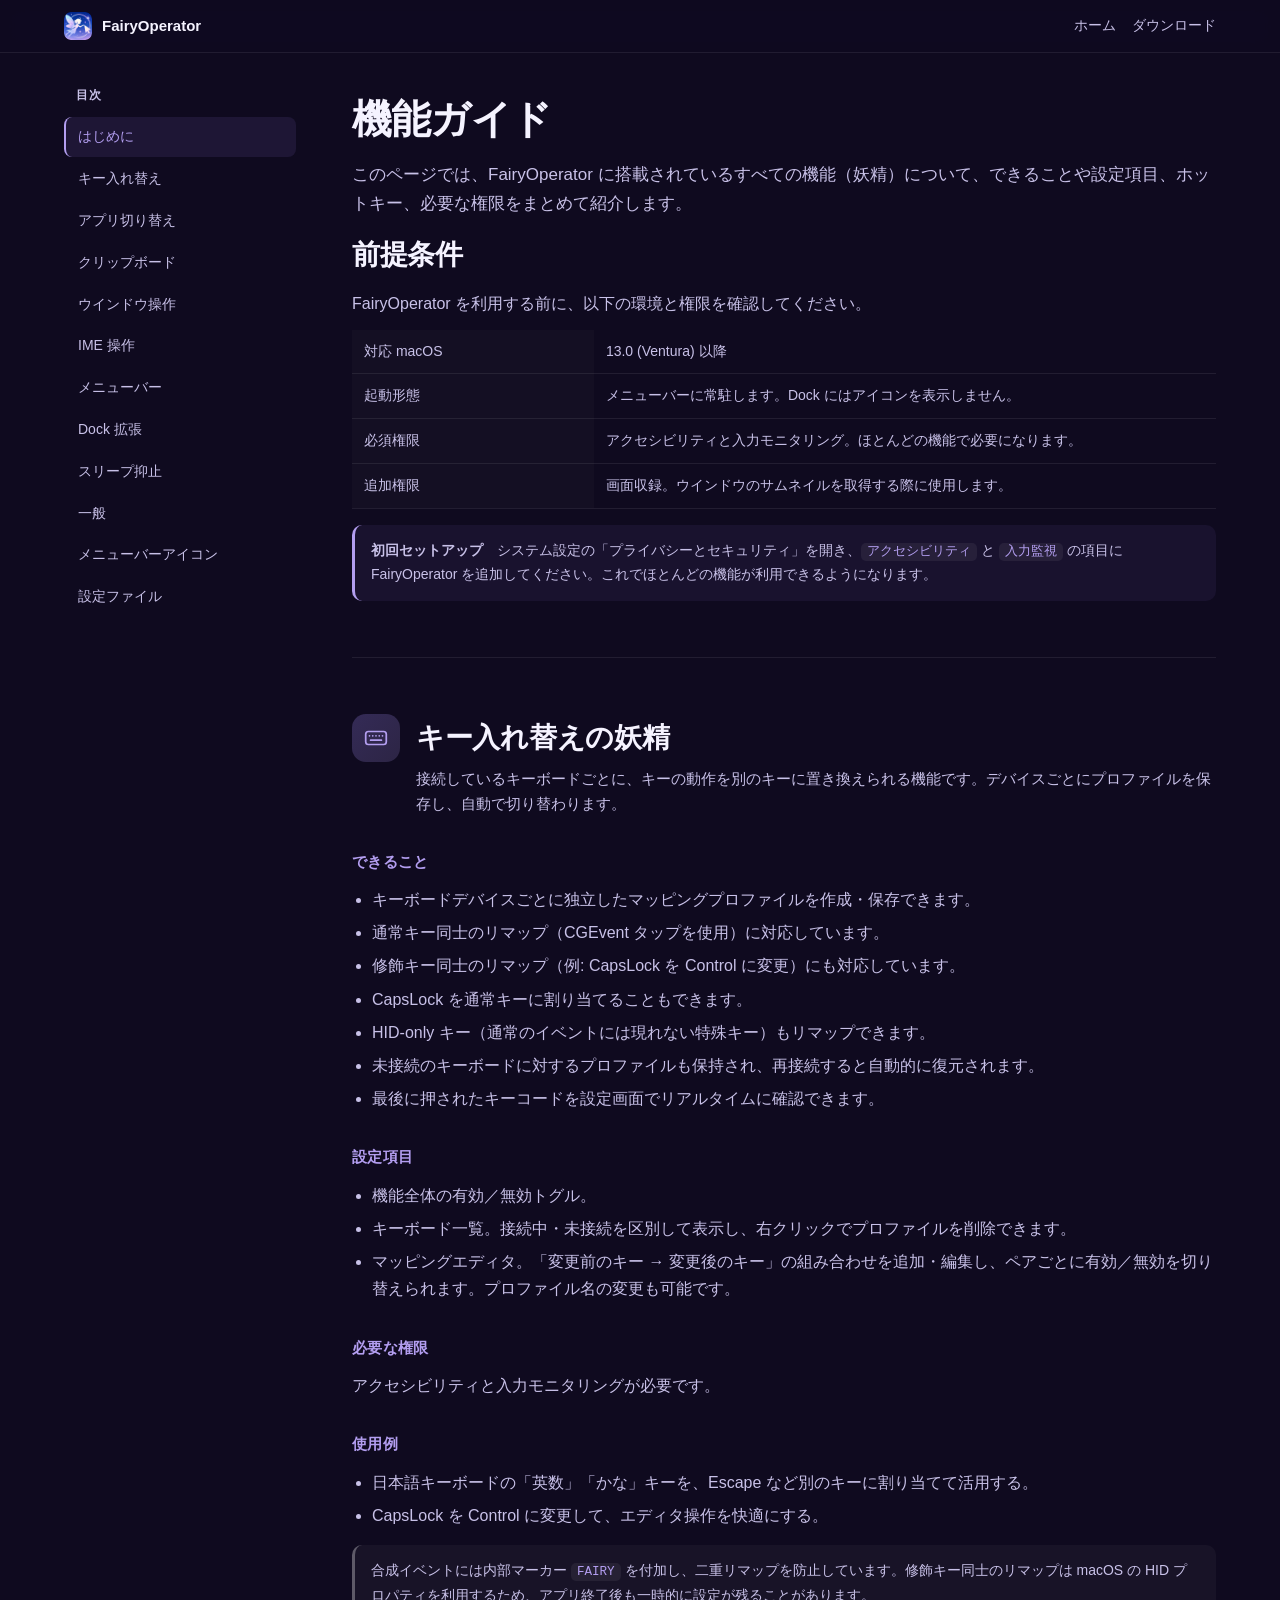
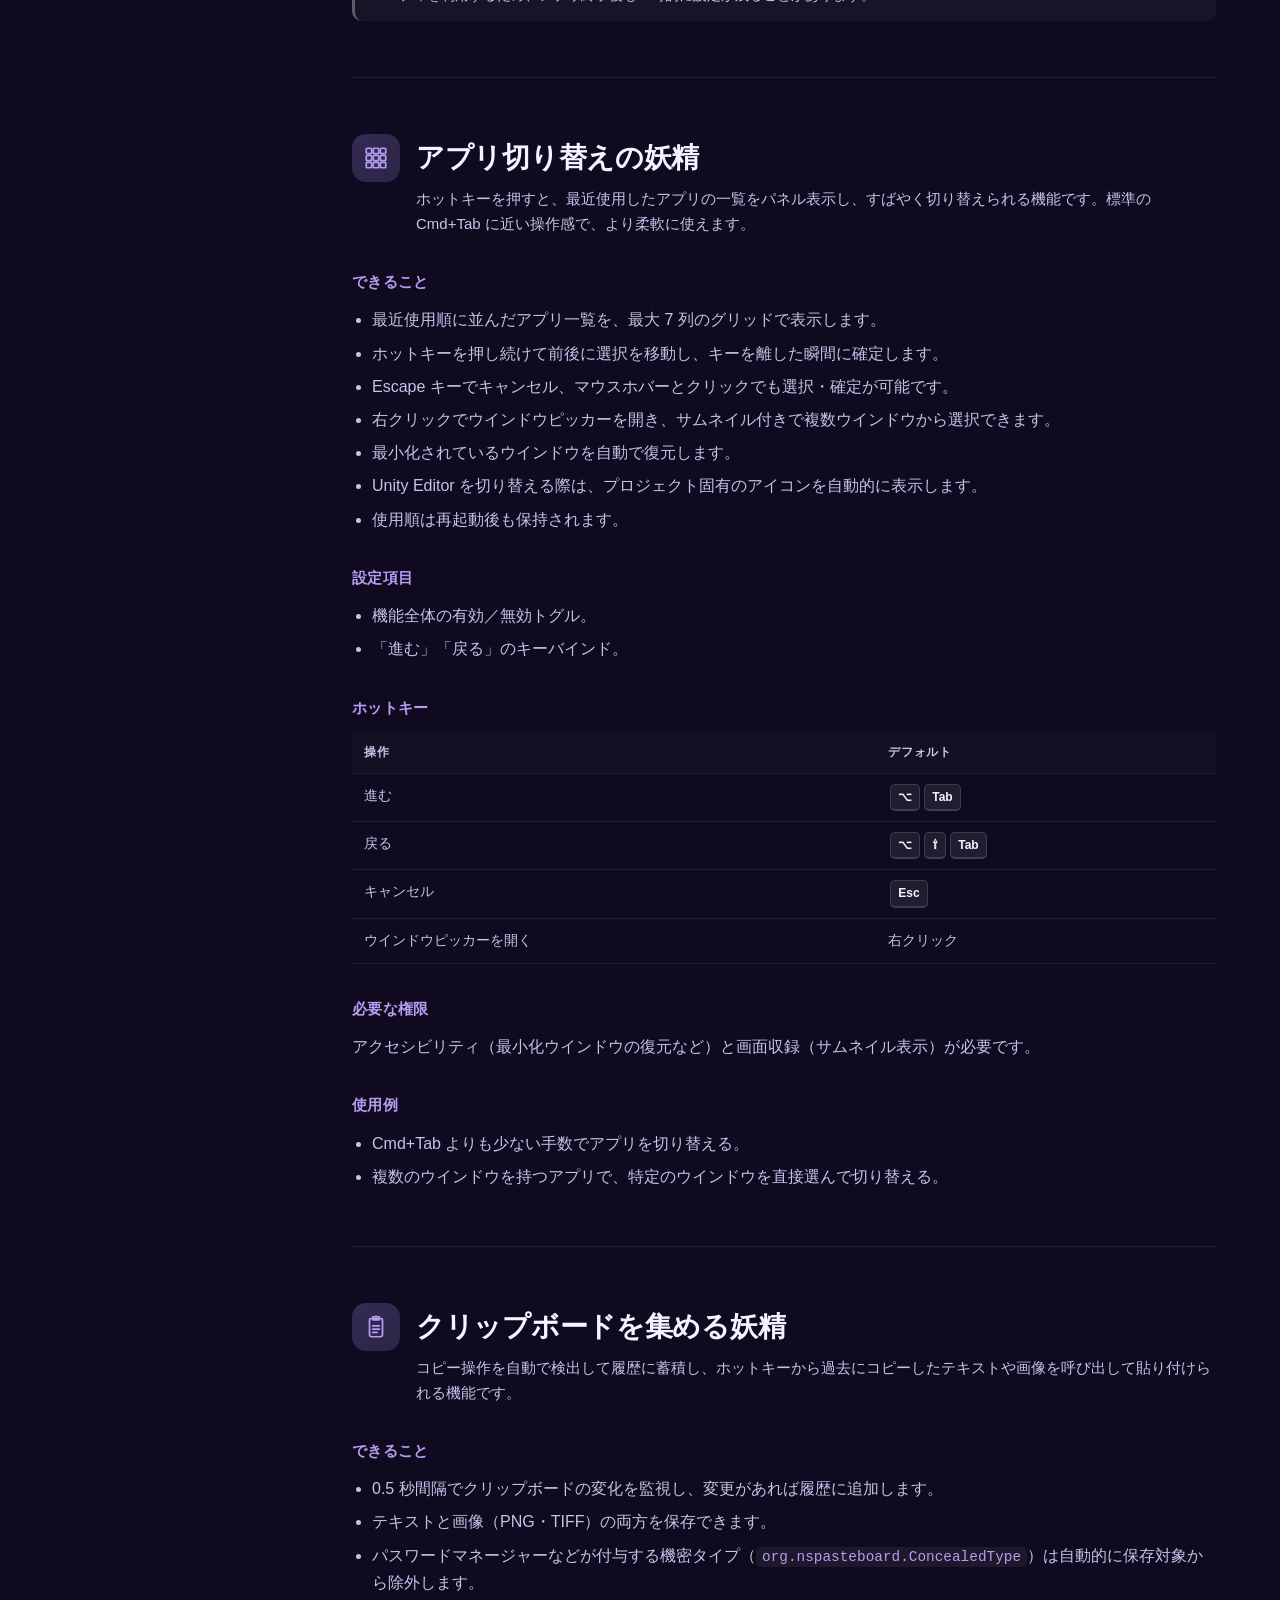
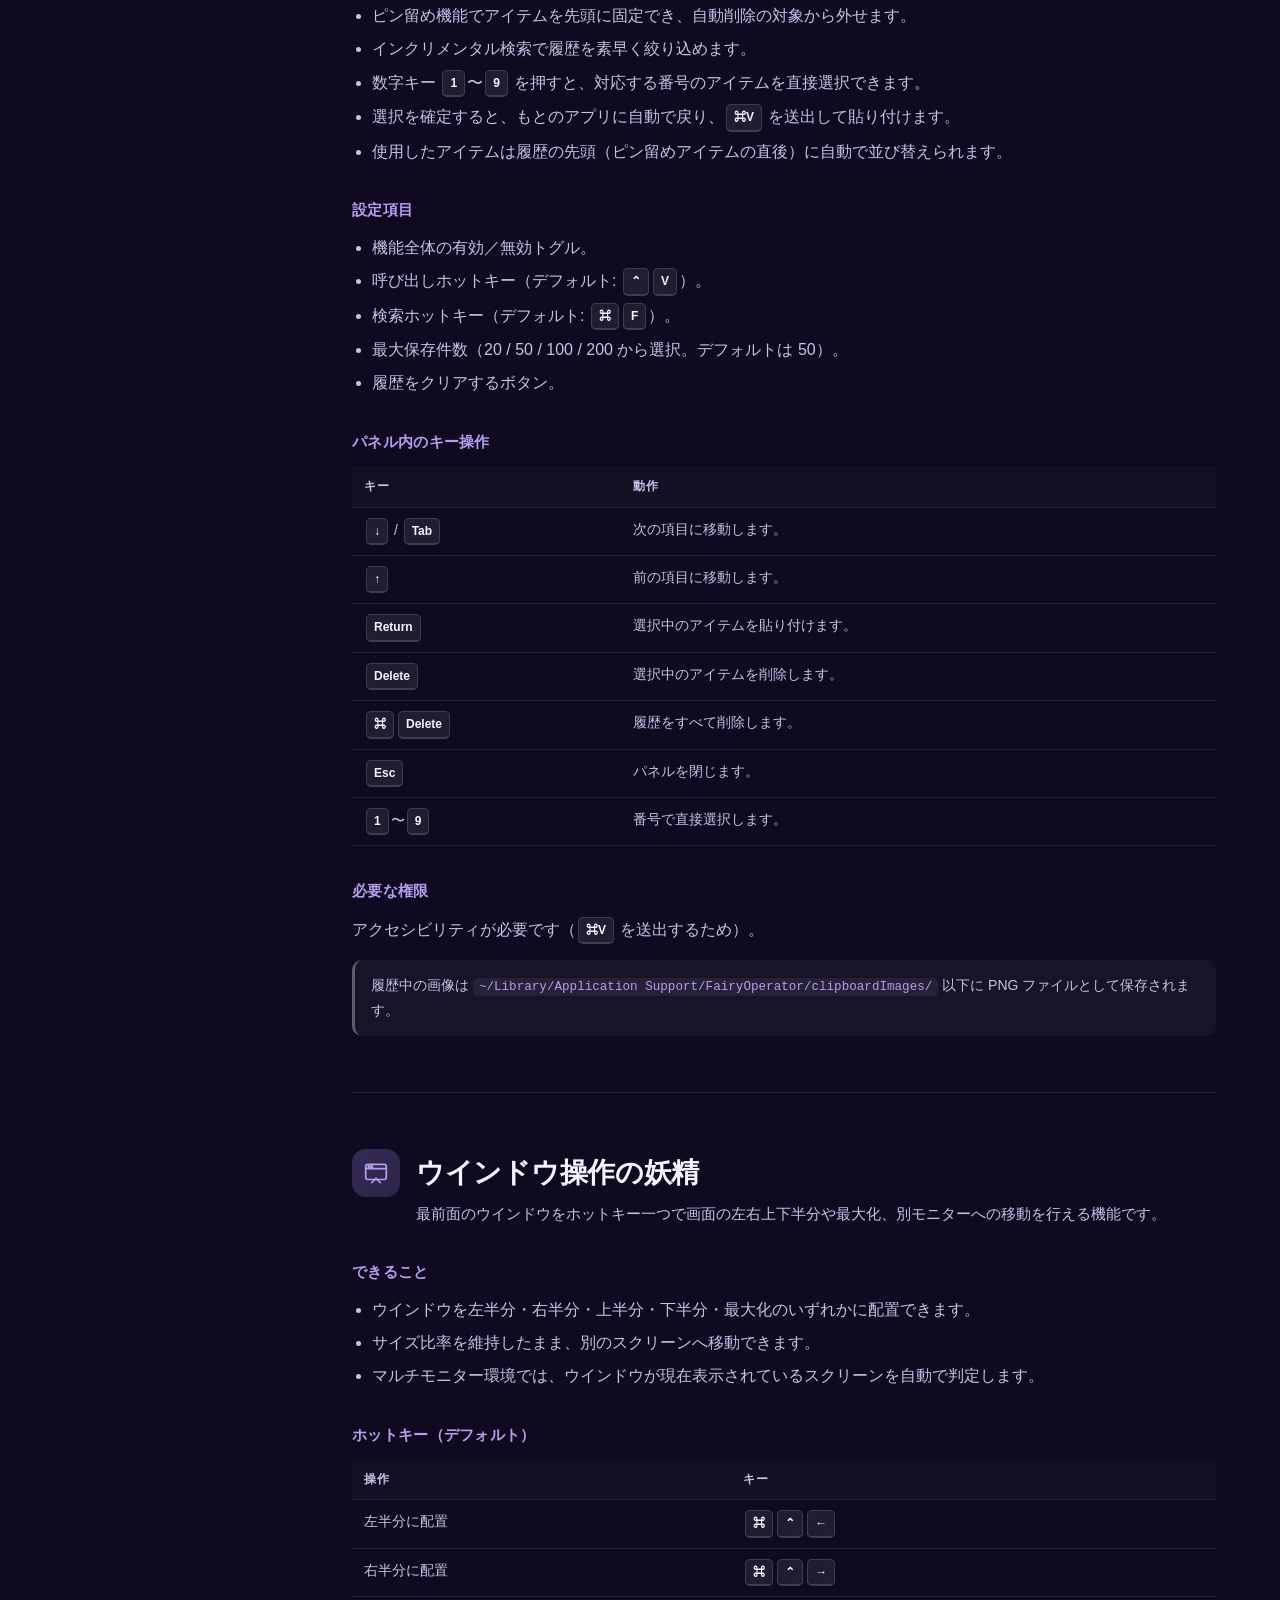
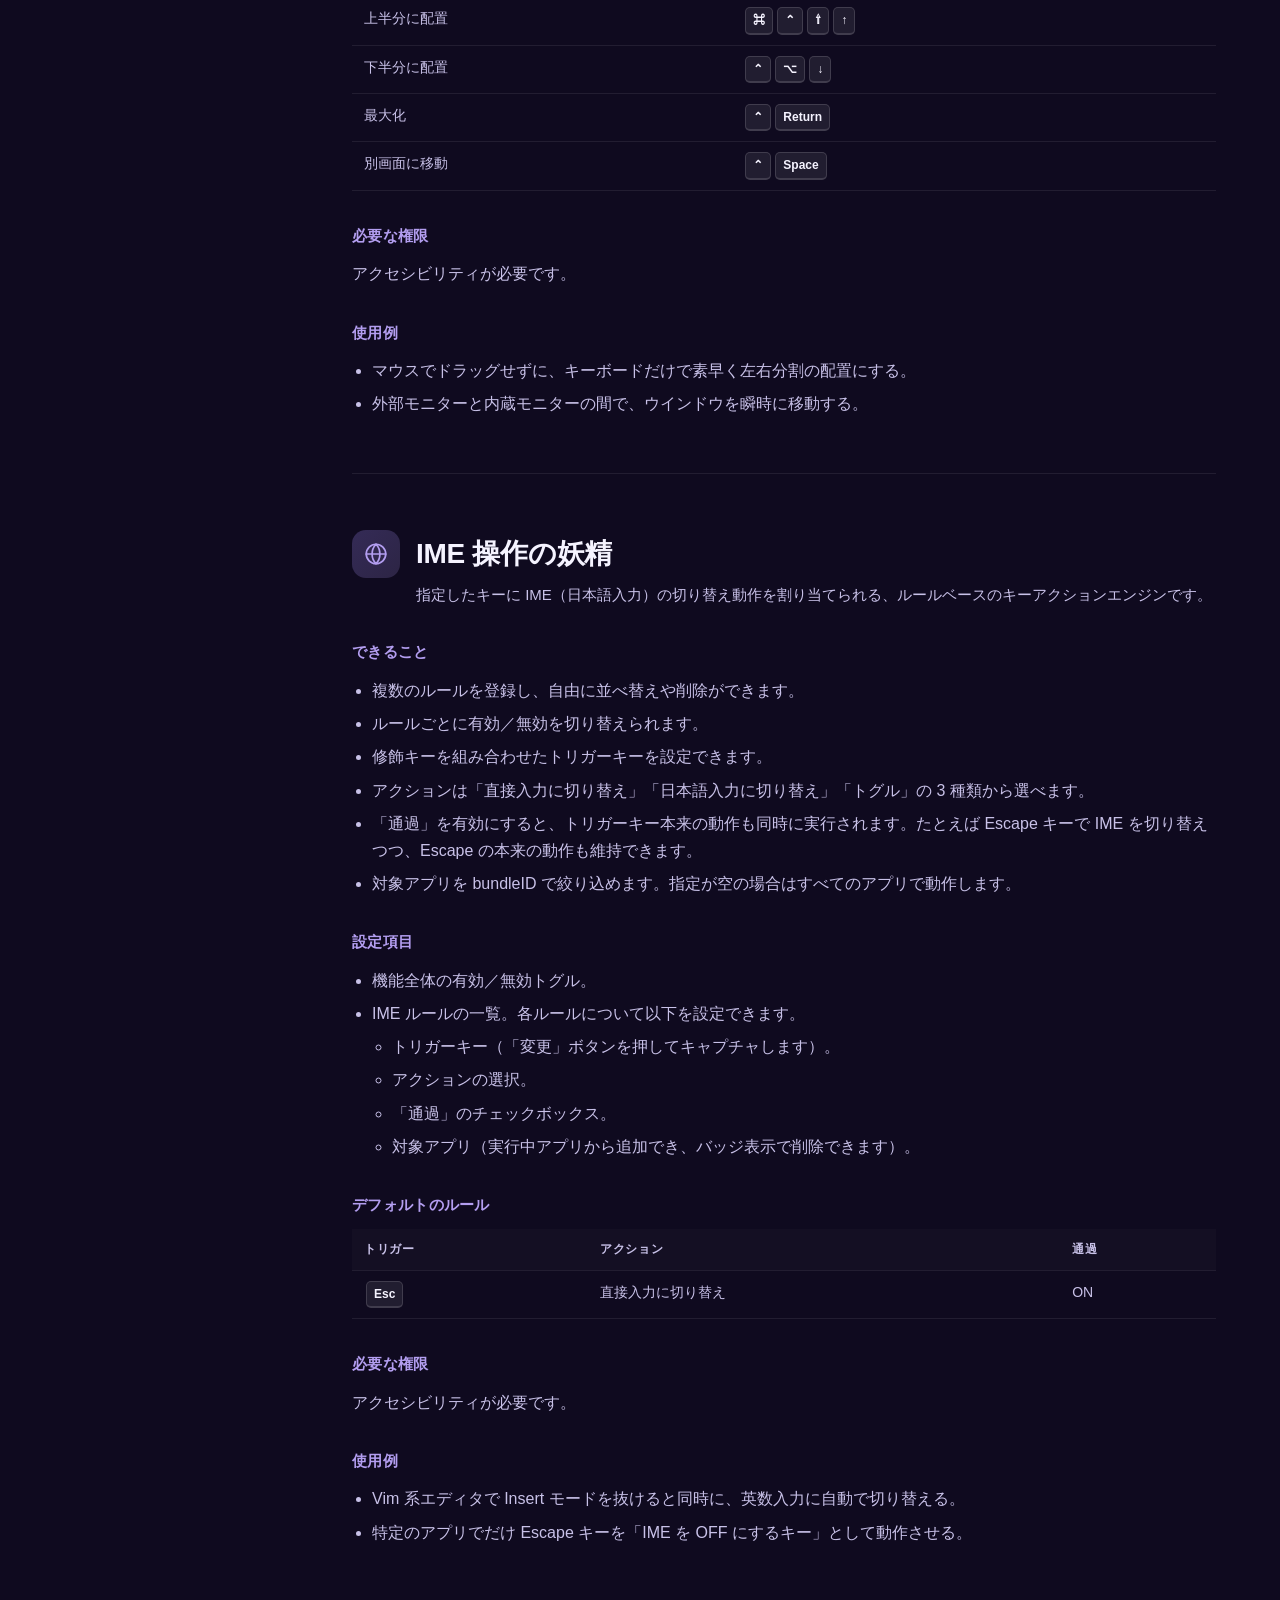
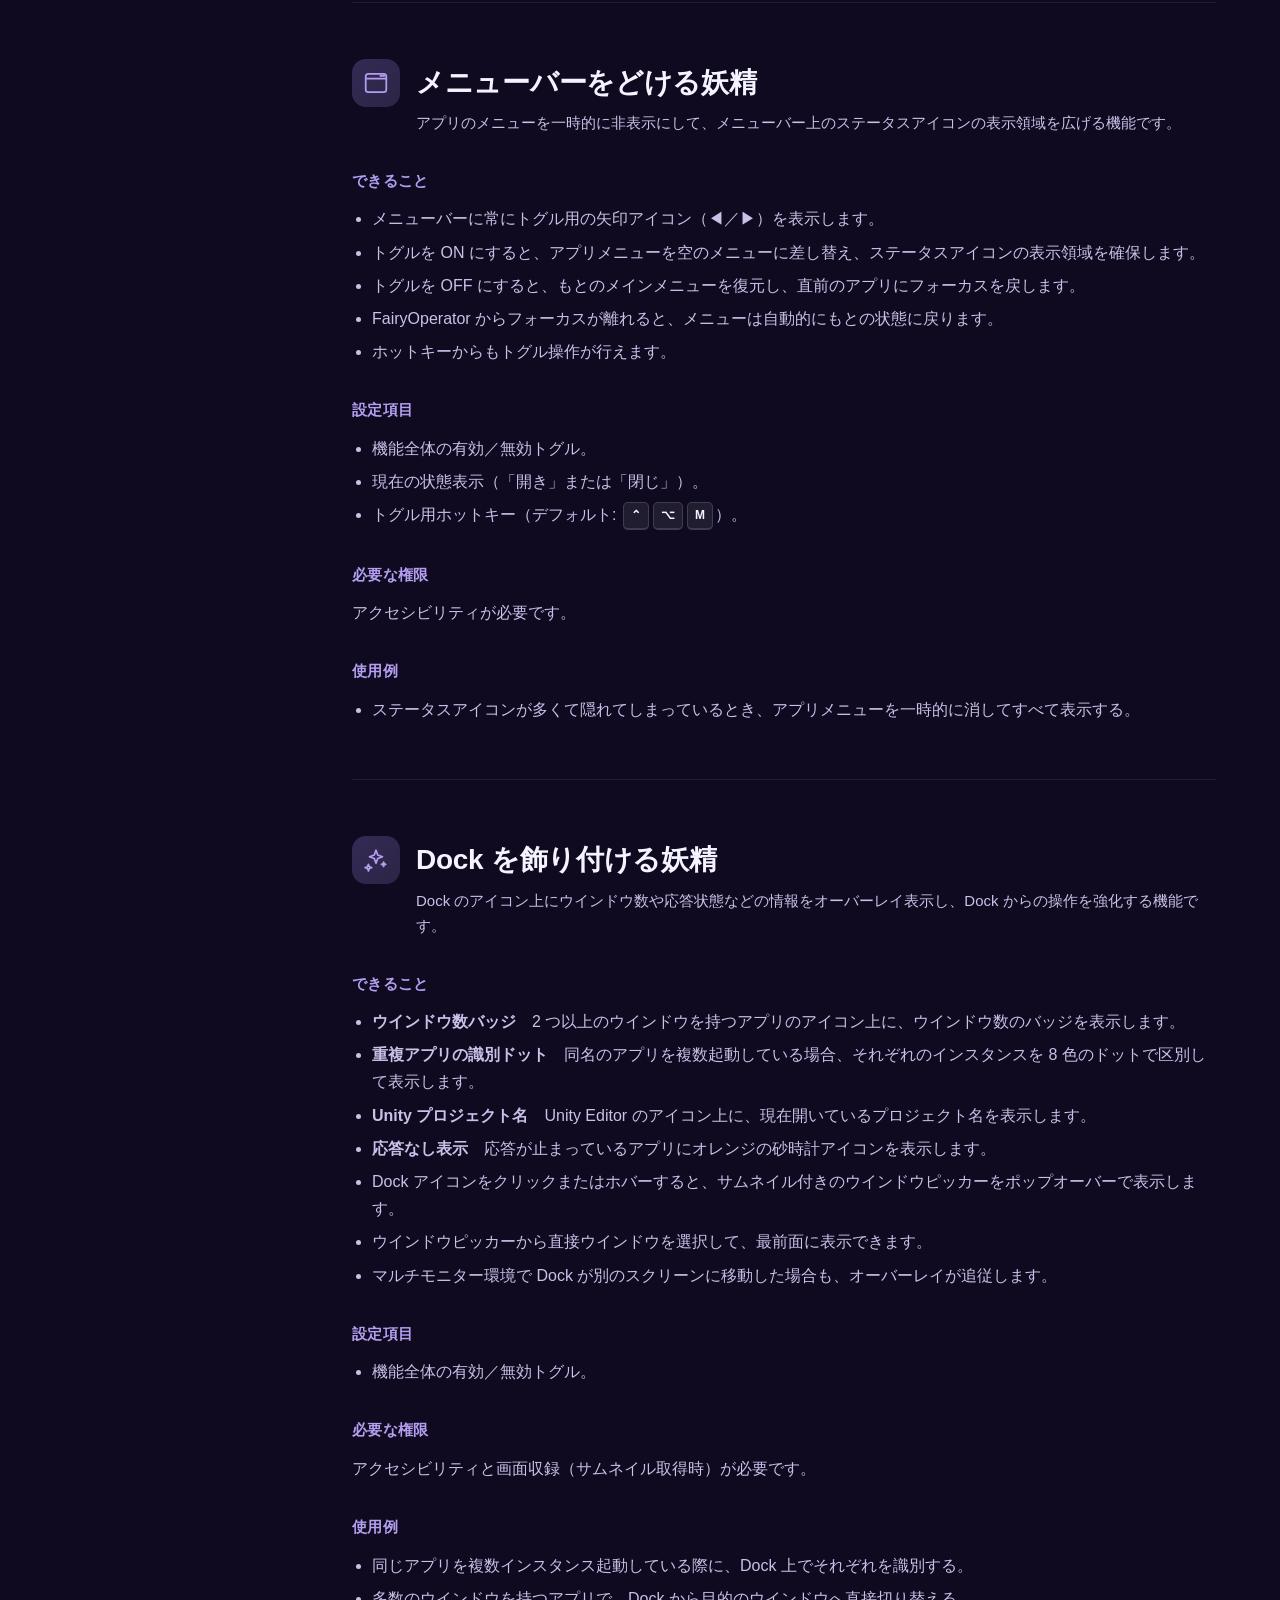
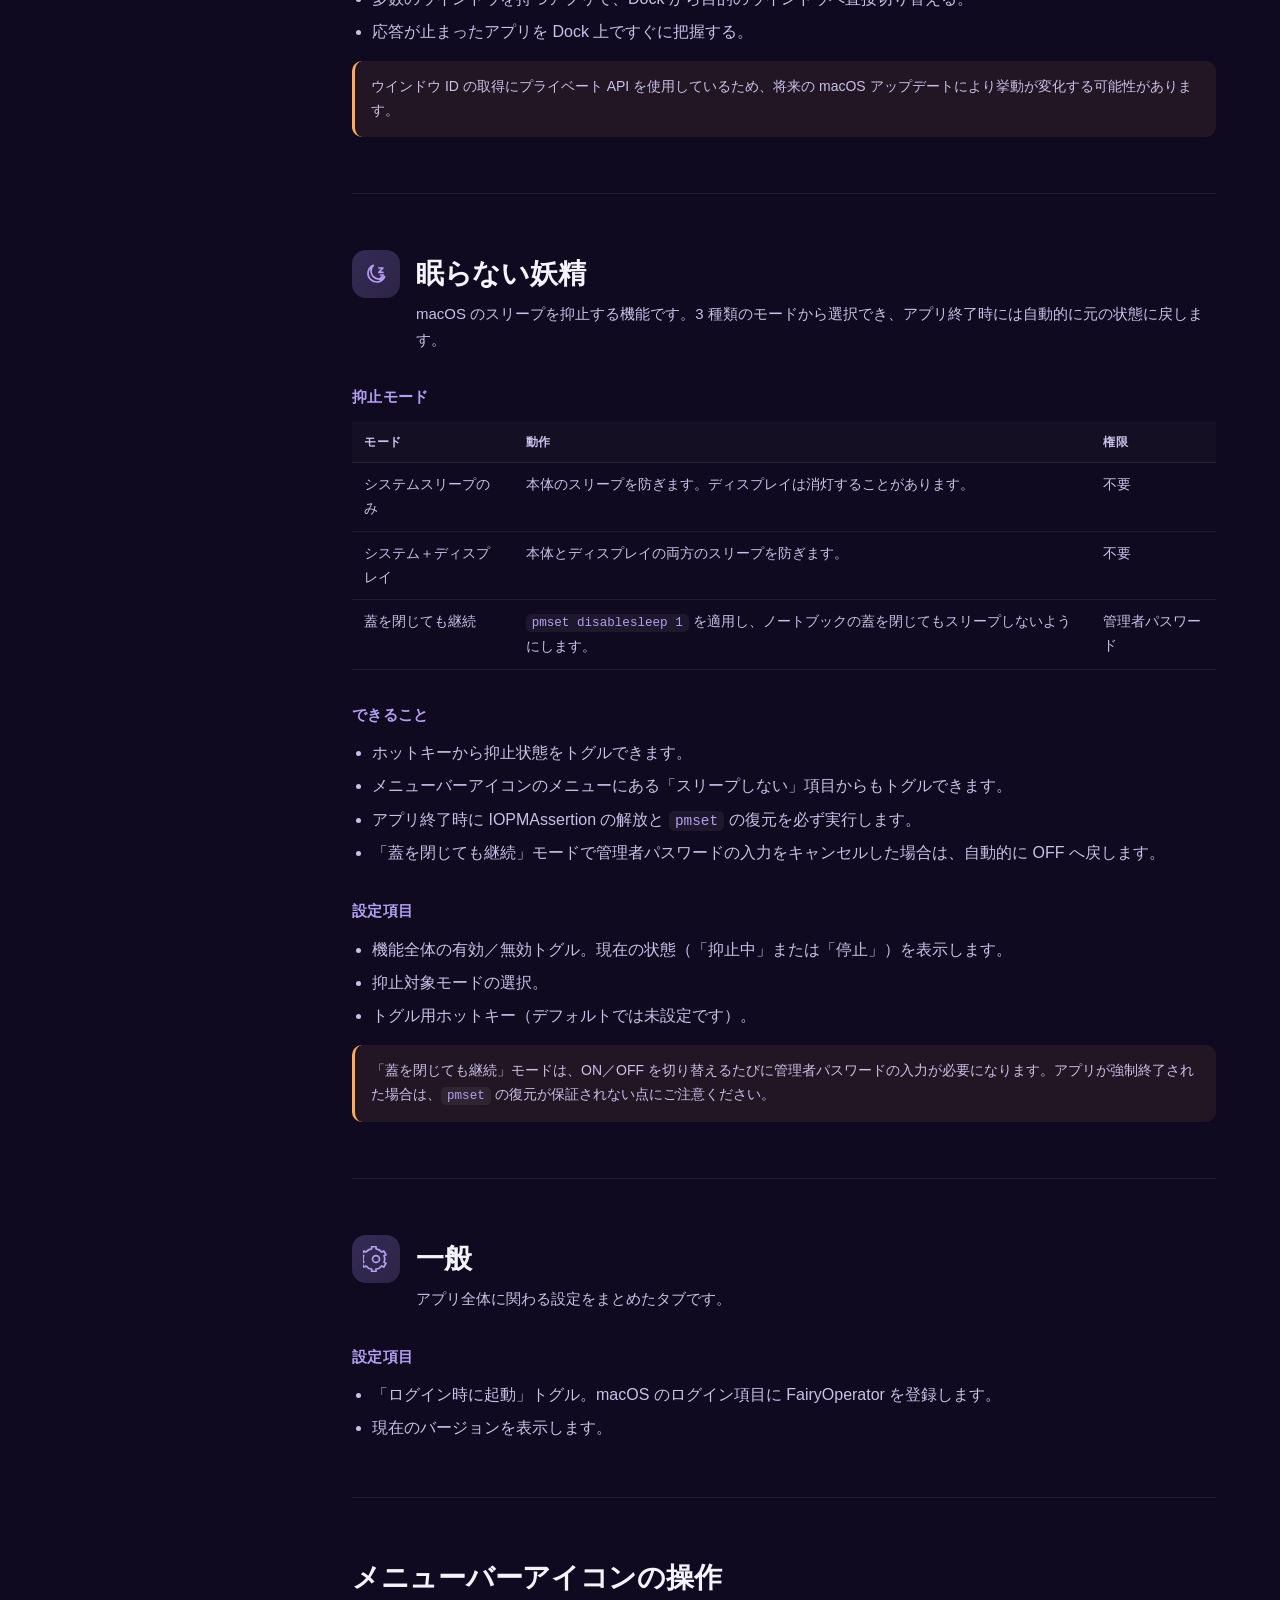
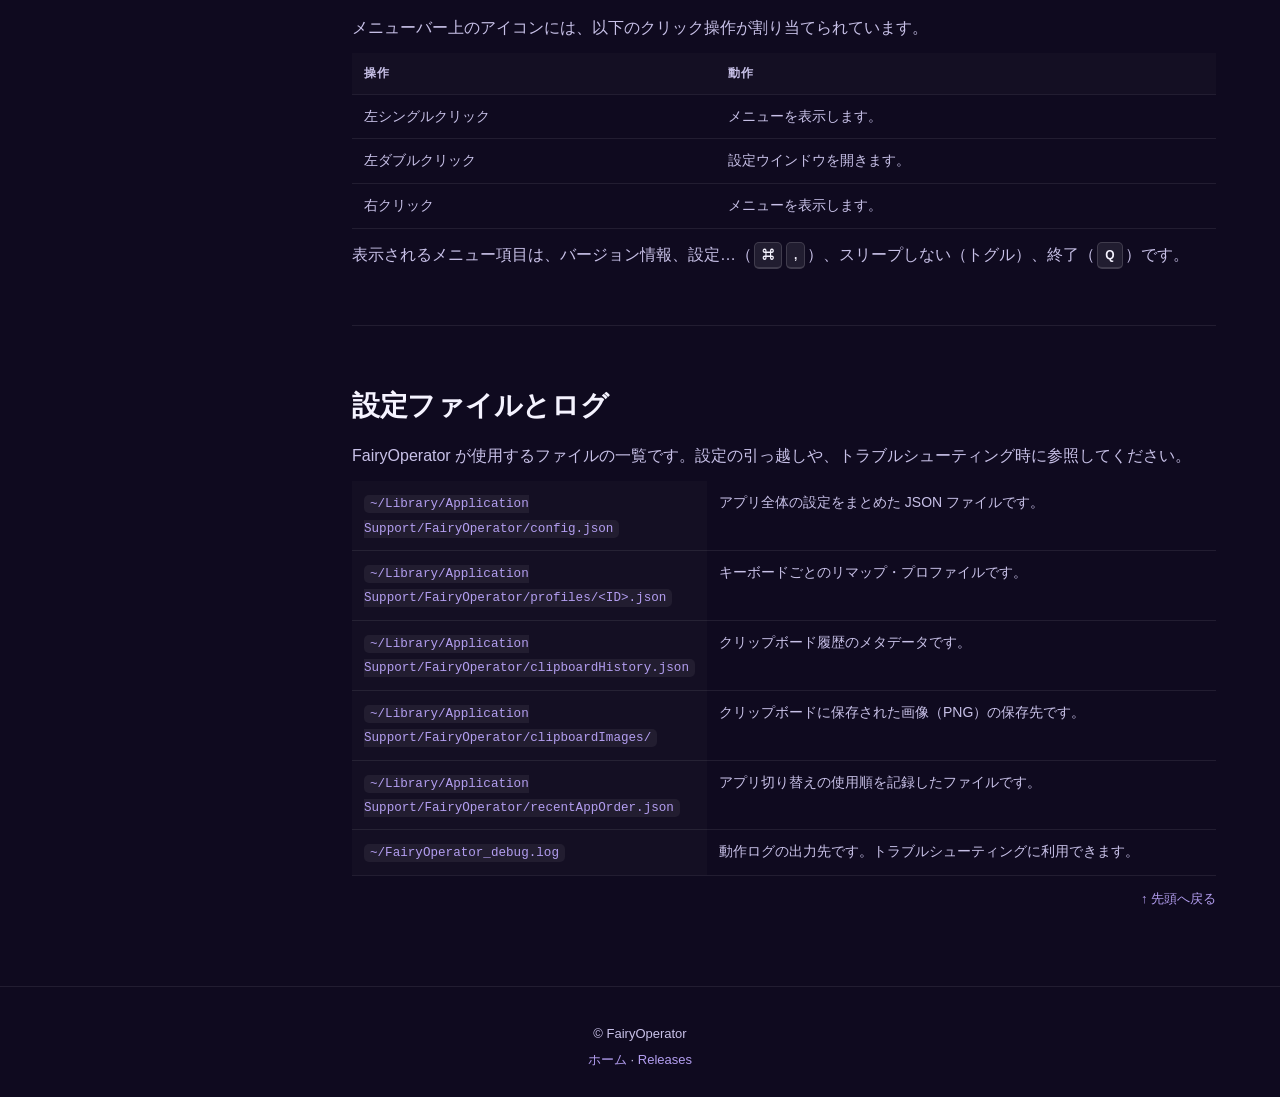
==== commit fb5fbc57: "docs: 文体を体言止めから「ですます調」のドキュメント文体に書き直し - guide.html: 全セクションを丁寧語の説明文に統一 - index.html: カード文言・インストール手順を丁寧" ====
--- a/docs/guide.html
+++ b/docs/guide.html
@@ -4,7 +4,7 @@
 <meta charset="UTF-8">
 <meta name="viewport" content="width=device-width, initial-scale=1">
 <title>機能ガイド — FairyOperator</title>
-<meta name="description" content="FairyOperator のすべての妖精と設定項目、ホットキー、必要な権限をまとめたガイド。">
+<meta name="description" content="FairyOperator の各妖精でできること、設定項目、ホットキー、必要な権限についてまとめたガイドです。">
 <link rel="icon" type="image/png" href="icon.png">
 <link rel="stylesheet" href="style.css">
 <link rel="stylesheet" href="guide.css">
@@ -49,20 +49,21 @@
 
     <section id="overview" class="doc">
       <h1>機能ガイド</h1>
-      <p class="lead">FairyOperator の全機能をひとつのページにまとめた。妖精ごとに「できること」「設定項目」「ホットキー」「必要な権限」を確認できる。</p>
+      <p class="lead">このページでは、FairyOperator に搭載されているすべての機能（妖精）について、できることや設定項目、ホットキー、必要な権限をまとめて紹介します。</p>
 
       <h2>前提条件</h2>
+      <p>FairyOperator を利用する前に、以下の環境と権限を確認してください。</p>
       <table class="kv">
         <tbody>
           <tr><th>対応 macOS</th><td>13.0 (Ventura) 以降</td></tr>
-          <tr><th>起動形態</th><td>メニューバー常駐（Dock アイコンなし）</td></tr>
-          <tr><th>必須権限</th><td>アクセシビリティ／入力モニタリング（ほとんどの妖精で必要）</td></tr>
-          <tr><th>追加権限</th><td>画面収録（ウインドウサムネイル取得時）</td></tr>
+          <tr><th>起動形態</th><td>メニューバーに常駐します。Dock にはアイコンを表示しません。</td></tr>
+          <tr><th>必須権限</th><td>アクセシビリティと入力モニタリング。ほとんどの機能で必要になります。</td></tr>
+          <tr><th>追加権限</th><td>画面収録。ウインドウのサムネイルを取得する際に使用します。</td></tr>
         </tbody>
       </table>
 
       <div class="callout">
-        <p><strong>初回セットアップ</strong> — システム設定 ›「プライバシーとセキュリティ」› <code>アクセシビリティ</code> と <code>入力監視</code> に FairyOperator を追加すると、ほとんどの妖精が動き始める。</p>
+        <p><strong>初回セットアップ</strong>　システム設定の「プライバシーとセキュリティ」を開き、<code>アクセシビリティ</code> と <code>入力監視</code> の項目に FairyOperator を追加してください。これでほとんどの機能が利用できるようになります。</p>
       </div>
     </section>
 
@@ -73,39 +74,39 @@
         </span>
         <div>
           <h2>キー入れ替えの妖精</h2>
-          <p class="doc__lede">接続中のキーボードごとにキーをリマップ。デバイス別プロファイルで管理。</p>
-        </div>
-      </header>
-
-      <h3>主な機能</h3>
-      <ul>
-        <li>キーボードデバイスごとに独立したマッピングプロファイル</li>
-        <li>通常キー → 通常キーのリマップ（CGEvent タップ）</li>
-        <li>修飾キー同士のリマップ（例: CapsLock → Control）</li>
-        <li>CapsLock → 通常キーのリマップ</li>
-        <li>HID-only キー（CGEvent に現れない特殊キー）のリマップ</li>
-        <li>未接続キーボードのプロファイル保持と再接続時の自動復元</li>
-        <li>最後に押されたキーコードのリアルタイム表示</li>
-      </ul>
-
-      <h3>設定項目</h3>
-      <ul>
-        <li>有効トグル（全体 ON/OFF）</li>
-        <li>キーボード一覧（接続中・未接続を区別。右クリックでプロファイル削除）</li>
-        <li>マッピングエディタ（from → to のペア、ペアごとの有効/無効、プロファイル名編集）</li>
-      </ul>
-
-      <h3>必要な権限</h3>
-      <p>アクセシビリティ／入力モニタリング</p>
+          <p class="doc__lede">接続しているキーボードごとに、キーの動作を別のキーに置き換えられる機能です。デバイスごとにプロファイルを保存し、自動で切り替わります。</p>
+        </div>
+      </header>
+
+      <h3>できること</h3>
+      <ul>
+        <li>キーボードデバイスごとに独立したマッピングプロファイルを作成・保存できます。</li>
+        <li>通常キー同士のリマップ（CGEvent タップを使用）に対応しています。</li>
+        <li>修飾キー同士のリマップ（例: CapsLock を Control に変更）にも対応しています。</li>
+        <li>CapsLock を通常キーに割り当てることもできます。</li>
+        <li>HID-only キー（通常のイベントには現れない特殊キー）もリマップできます。</li>
+        <li>未接続のキーボードに対するプロファイルも保持され、再接続すると自動的に復元されます。</li>
+        <li>最後に押されたキーコードを設定画面でリアルタイムに確認できます。</li>
+      </ul>
+
+      <h3>設定項目</h3>
+      <ul>
+        <li>機能全体の有効／無効トグル。</li>
+        <li>キーボード一覧。接続中・未接続を区別して表示し、右クリックでプロファイルを削除できます。</li>
+        <li>マッピングエディタ。「変更前のキー → 変更後のキー」の組み合わせを追加・編集し、ペアごとに有効／無効を切り替えられます。プロファイル名の変更も可能です。</li>
+      </ul>
+
+      <h3>必要な権限</h3>
+      <p>アクセシビリティと入力モニタリングが必要です。</p>
 
       <h3>使用例</h3>
       <ul>
-        <li>日本語キーボードの「英数」「かな」を Escape など他キーに割り当てる</li>
-        <li>CapsLock を Control にする</li>
+        <li>日本語キーボードの「英数」「かな」キーを、Escape など別のキーに割り当てて活用する。</li>
+        <li>CapsLock を Control に変更して、エディタ操作を快適にする。</li>
       </ul>
 
       <div class="callout callout--note">
-        <p>合成イベントには内部マーカー <code>FAIRY</code> を付加して二重リマップを防止している。修飾キー同士のリマップは macOS の HID プロパティを利用するため、アプリ終了後に一時的に残ることがある。</p>
+        <p>合成イベントには内部マーカー <code>FAIRY</code> を付加し、二重リマップを防止しています。修飾キー同士のリマップは macOS の HID プロパティを利用するため、アプリ終了後も一時的に設定が残ることがあります。</p>
       </div>
     </section>
 
@@ -116,25 +117,25 @@
         </span>
         <div>
           <h2>アプリ切り替えの妖精</h2>
-          <p class="doc__lede">ホットキーで最近使用順のアプリ一覧を呼び出す。Cmd+Tab の代替。</p>
-        </div>
-      </header>
-
-      <h3>主な機能</h3>
-      <ul>
-        <li>最近使用順に並んだアプリ一覧パネル（最大 7 列グリッド）</li>
-        <li>ホットキー押し続けで前後選択、離した瞬間に確定</li>
-        <li>Escape でキャンセル、マウスホバー＋クリックでも確定</li>
-        <li>右クリックでウインドウピッカー（サムネイル付き、複数ウインドウから個別選択）</li>
-        <li>最小化ウインドウの自動復元</li>
-        <li>Unity Editor はプロジェクト固有アイコンを自動表示</li>
-        <li>使用順を再起動後も保持</li>
-      </ul>
-
-      <h3>設定項目</h3>
-      <ul>
-        <li>有効トグル</li>
-        <li>進む／戻るキーバインド</li>
+          <p class="doc__lede">ホットキーを押すと、最近使用したアプリの一覧をパネル表示し、すばやく切り替えられる機能です。標準の Cmd+Tab に近い操作感で、より柔軟に使えます。</p>
+        </div>
+      </header>
+
+      <h3>できること</h3>
+      <ul>
+        <li>最近使用順に並んだアプリ一覧を、最大 7 列のグリッドで表示します。</li>
+        <li>ホットキーを押し続けて前後に選択を移動し、キーを離した瞬間に確定します。</li>
+        <li>Escape キーでキャンセル、マウスホバーとクリックでも選択・確定が可能です。</li>
+        <li>右クリックでウインドウピッカーを開き、サムネイル付きで複数ウインドウから選択できます。</li>
+        <li>最小化されているウインドウを自動で復元します。</li>
+        <li>Unity Editor を切り替える際は、プロジェクト固有のアイコンを自動的に表示します。</li>
+        <li>使用順は再起動後も保持されます。</li>
+      </ul>
+
+      <h3>設定項目</h3>
+      <ul>
+        <li>機能全体の有効／無効トグル。</li>
+        <li>「進む」「戻る」のキーバインド。</li>
       </ul>
 
       <h3>ホットキー</h3>
@@ -144,17 +145,17 @@
           <tr><td>進む</td><td><kbd>⌥</kbd><kbd>Tab</kbd></td></tr>
           <tr><td>戻る</td><td><kbd>⌥</kbd><kbd>⇧</kbd><kbd>Tab</kbd></td></tr>
           <tr><td>キャンセル</td><td><kbd>Esc</kbd></td></tr>
-          <tr><td>ウインドウピッカー</td><td>右クリック</td></tr>
-        </tbody>
-      </table>
-
-      <h3>必要な権限</h3>
-      <p>アクセシビリティ（ウインドウ復元）／画面収録（ウインドウサムネイル）</p>
+          <tr><td>ウインドウピッカーを開く</td><td>右クリック</td></tr>
+        </tbody>
+      </table>
+
+      <h3>必要な権限</h3>
+      <p>アクセシビリティ（最小化ウインドウの復元など）と画面収録（サムネイル表示）が必要です。</p>
 
       <h3>使用例</h3>
       <ul>
-        <li>Cmd+Tab より少ない操作でアプリ切り替え</li>
-        <li>多ウインドウアプリの特定ウインドウを直指定</li>
+        <li>Cmd+Tab よりも少ない手数でアプリを切り替える。</li>
+        <li>複数のウインドウを持つアプリで、特定のウインドウを直接選んで切り替える。</li>
       </ul>
     </section>
 
@@ -165,50 +166,50 @@
         </span>
         <div>
           <h2>クリップボードを集める妖精</h2>
-          <p class="doc__lede">コピー履歴を自動蓄積。ホットキーから過去のテキスト・画像を貼り付け。</p>
-        </div>
-      </header>
-
-      <h3>主な機能</h3>
-      <ul>
-        <li>0.5 秒ポーリングでクリップボード変更を検出</li>
-        <li>テキスト／画像（PNG・TIFF）の両方を保持</li>
-        <li>パスワードマネージャー等の機密タイプ（<code>org.nspasteboard.ConcealedType</code>）は自動除外</li>
-        <li>ピン留めで先頭固定、自動削除対象から除外</li>
-        <li>インクリメンタル検索</li>
-        <li>数字キー <kbd>1</kbd>〜<kbd>9</kbd> で直接選択</li>
-        <li>確定後は前のアプリに自動復帰して <kbd>⌘V</kbd> 送出</li>
-        <li>選んだアイテムは先頭に再配置（ピン留め直後）</li>
-      </ul>
-
-      <h3>設定項目</h3>
-      <ul>
-        <li>有効トグル</li>
-        <li>呼び出しホットキー（デフォルト: <kbd>⌃</kbd><kbd>V</kbd>）</li>
-        <li>検索ホットキー（デフォルト: <kbd>⌘</kbd><kbd>F</kbd>）</li>
-        <li>最大保存件数（20 / 50 / 100 / 200。デフォルト 50）</li>
-        <li>履歴クリアボタン</li>
-      </ul>
-
-      <h3>パネル内操作</h3>
+          <p class="doc__lede">コピー操作を自動で検出して履歴に蓄積し、ホットキーから過去にコピーしたテキストや画像を呼び出して貼り付けられる機能です。</p>
+        </div>
+      </header>
+
+      <h3>できること</h3>
+      <ul>
+        <li>0.5 秒間隔でクリップボードの変化を監視し、変更があれば履歴に追加します。</li>
+        <li>テキストと画像（PNG・TIFF）の両方を保存できます。</li>
+        <li>パスワードマネージャーなどが付与する機密タイプ（<code>org.nspasteboard.ConcealedType</code>）は自動的に保存対象から除外します。</li>
+        <li>ピン留め機能でアイテムを先頭に固定でき、自動削除の対象から外せます。</li>
+        <li>インクリメンタル検索で履歴を素早く絞り込めます。</li>
+        <li>数字キー <kbd>1</kbd>〜<kbd>9</kbd> を押すと、対応する番号のアイテムを直接選択できます。</li>
+        <li>選択を確定すると、もとのアプリに自動で戻り、<kbd>⌘V</kbd> を送出して貼り付けます。</li>
+        <li>使用したアイテムは履歴の先頭（ピン留めアイテムの直後）に自動で並び替えられます。</li>
+      </ul>
+
+      <h3>設定項目</h3>
+      <ul>
+        <li>機能全体の有効／無効トグル。</li>
+        <li>呼び出しホットキー（デフォルト: <kbd>⌃</kbd><kbd>V</kbd>）。</li>
+        <li>検索ホットキー（デフォルト: <kbd>⌘</kbd><kbd>F</kbd>）。</li>
+        <li>最大保存件数（20 / 50 / 100 / 200 から選択。デフォルトは 50）。</li>
+        <li>履歴をクリアするボタン。</li>
+      </ul>
+
+      <h3>パネル内のキー操作</h3>
       <table class="hotkeys">
         <thead><tr><th>キー</th><th>動作</th></tr></thead>
         <tbody>
-          <tr><td><kbd>↓</kbd> / <kbd>Tab</kbd></td><td>次へ</td></tr>
-          <tr><td><kbd>↑</kbd></td><td>前へ</td></tr>
-          <tr><td><kbd>Return</kbd></td><td>選択を貼り付け</td></tr>
-          <tr><td><kbd>Delete</kbd></td><td>選択アイテムを削除</td></tr>
-          <tr><td><kbd>⌘</kbd><kbd>Delete</kbd></td><td>履歴を全クリア</td></tr>
-          <tr><td><kbd>Esc</kbd></td><td>キャンセル</td></tr>
-          <tr><td><kbd>1</kbd>〜<kbd>9</kbd></td><td>番号で直接選択</td></tr>
-        </tbody>
-      </table>
-
-      <h3>必要な権限</h3>
-      <p>アクセシビリティ（<kbd>⌘V</kbd> 送出のため）</p>
+          <tr><td><kbd>↓</kbd> / <kbd>Tab</kbd></td><td>次の項目に移動します。</td></tr>
+          <tr><td><kbd>↑</kbd></td><td>前の項目に移動します。</td></tr>
+          <tr><td><kbd>Return</kbd></td><td>選択中のアイテムを貼り付けます。</td></tr>
+          <tr><td><kbd>Delete</kbd></td><td>選択中のアイテムを削除します。</td></tr>
+          <tr><td><kbd>⌘</kbd><kbd>Delete</kbd></td><td>履歴をすべて削除します。</td></tr>
+          <tr><td><kbd>Esc</kbd></td><td>パネルを閉じます。</td></tr>
+          <tr><td><kbd>1</kbd>〜<kbd>9</kbd></td><td>番号で直接選択します。</td></tr>
+        </tbody>
+      </table>
+
+      <h3>必要な権限</h3>
+      <p>アクセシビリティが必要です（<kbd>⌘V</kbd> を送出するため）。</p>
 
       <div class="callout callout--note">
-        <p>画像は <code>~/Library/Application Support/FairyOperator/clipboardImages/</code> に PNG として保存される。</p>
+        <p>履歴中の画像は <code>~/Library/Application Support/FairyOperator/clipboardImages/</code> 以下に PNG ファイルとして保存されます。</p>
       </div>
     </section>
 
@@ -219,37 +220,37 @@
         </span>
         <div>
           <h2>ウインドウ操作の妖精</h2>
-          <p class="doc__lede">ホットキー一発で最前面ウインドウを左右上下半分・最大化・別モニターへ。</p>
-        </div>
-      </header>
-
-      <h3>主な機能</h3>
-      <ul>
-        <li>左半分・右半分・上半分・下半分・最大化</li>
-        <li>別スクリーンへの移動（サイズ比率を維持）</li>
-        <li>マルチモニター対応（ウインドウのあるスクリーンを自動判定）</li>
+          <p class="doc__lede">最前面のウインドウをホットキー一つで画面の左右上下半分や最大化、別モニターへの移動を行える機能です。</p>
+        </div>
+      </header>
+
+      <h3>できること</h3>
+      <ul>
+        <li>ウインドウを左半分・右半分・上半分・下半分・最大化のいずれかに配置できます。</li>
+        <li>サイズ比率を維持したまま、別のスクリーンへ移動できます。</li>
+        <li>マルチモニター環境では、ウインドウが現在表示されているスクリーンを自動で判定します。</li>
       </ul>
 
       <h3>ホットキー（デフォルト）</h3>
       <table class="hotkeys">
         <thead><tr><th>操作</th><th>キー</th></tr></thead>
         <tbody>
-          <tr><td>左半分</td><td><kbd>⌘</kbd><kbd>⌃</kbd><kbd>←</kbd></td></tr>
-          <tr><td>右半分</td><td><kbd>⌘</kbd><kbd>⌃</kbd><kbd>→</kbd></td></tr>
-          <tr><td>上半分</td><td><kbd>⌘</kbd><kbd>⌃</kbd><kbd>⇧</kbd><kbd>↑</kbd></td></tr>
-          <tr><td>下半分</td><td><kbd>⌃</kbd><kbd>⌥</kbd><kbd>↓</kbd></td></tr>
+          <tr><td>左半分に配置</td><td><kbd>⌘</kbd><kbd>⌃</kbd><kbd>←</kbd></td></tr>
+          <tr><td>右半分に配置</td><td><kbd>⌘</kbd><kbd>⌃</kbd><kbd>→</kbd></td></tr>
+          <tr><td>上半分に配置</td><td><kbd>⌘</kbd><kbd>⌃</kbd><kbd>⇧</kbd><kbd>↑</kbd></td></tr>
+          <tr><td>下半分に配置</td><td><kbd>⌃</kbd><kbd>⌥</kbd><kbd>↓</kbd></td></tr>
           <tr><td>最大化</td><td><kbd>⌃</kbd><kbd>Return</kbd></td></tr>
           <tr><td>別画面に移動</td><td><kbd>⌃</kbd><kbd>Space</kbd></td></tr>
         </tbody>
       </table>
 
       <h3>必要な権限</h3>
-      <p>アクセシビリティ</p>
+      <p>アクセシビリティが必要です。</p>
 
       <h3>使用例</h3>
       <ul>
-        <li>マウスドラッグせず、キーで素早くウインドウを左右分割配置</li>
-        <li>外部モニターと内蔵モニター間の瞬時移動</li>
+        <li>マウスでドラッグせずに、キーボードだけで素早く左右分割の配置にする。</li>
+        <li>外部モニターと内蔵モニターの間で、ウインドウを瞬時に移動する。</li>
       </ul>
     </section>
 
@@ -260,34 +261,34 @@
         </span>
         <div>
           <h2>IME 操作の妖精</h2>
-          <p class="doc__lede">指定キーに IME 切り替えアクションを割り当てるルールエンジン。</p>
-        </div>
-      </header>
-
-      <h3>主な機能</h3>
-      <ul>
-        <li>複数ルールの登録・並べ替え・削除</li>
-        <li>ルールごとの有効／無効</li>
-        <li>トリガーキー（修飾キー付きコンボ）</li>
-        <li>アクション 3 種：直接入力に切り替え／日本語入力に切り替え／トグル</li>
-        <li>「通過」設定（元のキー動作も維持）</li>
-        <li>対象アプリを bundleID で絞り込み（空なら全アプリ）</li>
-      </ul>
-
-      <h3>設定項目</h3>
-      <ul>
-        <li>有効トグル</li>
-        <li>IME ルール一覧（追加・削除・有効/無効）
+          <p class="doc__lede">指定したキーに IME（日本語入力）の切り替え動作を割り当てられる、ルールベースのキーアクションエンジンです。</p>
+        </div>
+      </header>
+
+      <h3>できること</h3>
+      <ul>
+        <li>複数のルールを登録し、自由に並べ替えや削除ができます。</li>
+        <li>ルールごとに有効／無効を切り替えられます。</li>
+        <li>修飾キーを組み合わせたトリガーキーを設定できます。</li>
+        <li>アクションは「直接入力に切り替え」「日本語入力に切り替え」「トグル」の 3 種類から選べます。</li>
+        <li>「通過」を有効にすると、トリガーキー本来の動作も同時に実行されます。たとえば Escape キーで IME を切り替えつつ、Escape の本来の動作も維持できます。</li>
+        <li>対象アプリを bundleID で絞り込めます。指定が空の場合はすべてのアプリで動作します。</li>
+      </ul>
+
+      <h3>設定項目</h3>
+      <ul>
+        <li>機能全体の有効／無効トグル。</li>
+        <li>IME ルールの一覧。各ルールについて以下を設定できます。
           <ul>
-            <li>トリガーキー（「変更」ボタンでキャプチャ）</li>
-            <li>アクション選択</li>
-            <li>通過チェックボックス</li>
-            <li>対象アプリ（実行中アプリから追加、バッジ削除可）</li>
+            <li>トリガーキー（「変更」ボタンを押してキャプチャします）。</li>
+            <li>アクションの選択。</li>
+            <li>「通過」のチェックボックス。</li>
+            <li>対象アプリ（実行中アプリから追加でき、バッジ表示で削除できます）。</li>
           </ul>
         </li>
       </ul>
 
-      <h3>デフォルトルール</h3>
+      <h3>デフォルトのルール</h3>
       <table class="hotkeys">
         <thead><tr><th>トリガー</th><th>アクション</th><th>通過</th></tr></thead>
         <tbody>
@@ -296,12 +297,12 @@
       </table>
 
       <h3>必要な権限</h3>
-      <p>アクセシビリティ</p>
+      <p>アクセシビリティが必要です。</p>
 
       <h3>使用例</h3>
       <ul>
-        <li>Vim 系エディタで Insert モードを抜けると同時に英数入力へ</li>
-        <li>特定アプリでのみ Esc を IME OFF キーに</li>
+        <li>Vim 系エディタで Insert モードを抜けると同時に、英数入力に自動で切り替える。</li>
+        <li>特定のアプリでだけ Escape キーを「IME を OFF にするキー」として動作させる。</li>
       </ul>
     </section>
 
@@ -312,32 +313,32 @@
         </span>
         <div>
           <h2>メニューバーをどける妖精</h2>
-          <p class="doc__lede">アプリメニューを一時的に隠してステータスアイコン領域を最大化。</p>
-        </div>
-      </header>
-
-      <h3>主な機能</h3>
-      <ul>
-        <li>ステータスバーに常時 ◀／▶ トグルボタン</li>
-        <li>トグル ON: アプリメニューを空に差し替えてアイコン領域を確保</li>
-        <li>トグル OFF: 元のメインメニューを復元、前のアプリへフォーカス返却</li>
-        <li>フォーカスが離れると自動で閉じる</li>
-        <li>ホットキーでもトグル可能</li>
-      </ul>
-
-      <h3>設定項目</h3>
-      <ul>
-        <li>有効トグル</li>
-        <li>状態表示（開き／閉じ）</li>
-        <li>トグルホットキー（デフォルト: <kbd>⌃</kbd><kbd>⌥</kbd><kbd>M</kbd>）</li>
-      </ul>
-
-      <h3>必要な権限</h3>
-      <p>アクセシビリティ</p>
+          <p class="doc__lede">アプリのメニューを一時的に非表示にして、メニューバー上のステータスアイコンの表示領域を広げる機能です。</p>
+        </div>
+      </header>
+
+      <h3>できること</h3>
+      <ul>
+        <li>メニューバーに常にトグル用の矢印アイコン（◀／▶）を表示します。</li>
+        <li>トグルを ON にすると、アプリメニューを空のメニューに差し替え、ステータスアイコンの表示領域を確保します。</li>
+        <li>トグルを OFF にすると、もとのメインメニューを復元し、直前のアプリにフォーカスを戻します。</li>
+        <li>FairyOperator からフォーカスが離れると、メニューは自動的にもとの状態に戻ります。</li>
+        <li>ホットキーからもトグル操作が行えます。</li>
+      </ul>
+
+      <h3>設定項目</h3>
+      <ul>
+        <li>機能全体の有効／無効トグル。</li>
+        <li>現在の状態表示（「開き」または「閉じ」）。</li>
+        <li>トグル用ホットキー（デフォルト: <kbd>⌃</kbd><kbd>⌥</kbd><kbd>M</kbd>）。</li>
+      </ul>
+
+      <h3>必要な権限</h3>
+      <p>アクセシビリティが必要です。</p>
 
       <h3>使用例</h3>
       <ul>
-        <li>ステータスアイコンが多くて埋もれているとき、アプリメニューを一時的に消して全アイコンを確認</li>
+        <li>ステータスアイコンが多くて隠れてしまっているとき、アプリメニューを一時的に消してすべて表示する。</li>
       </ul>
     </section>
 
@@ -348,38 +349,38 @@
         </span>
         <div>
           <h2>Dock を飾り付ける妖精</h2>
-          <p class="doc__lede">Dock アイコン上にウインドウ数・重複識別ドット・応答なし砂時計などを表示。</p>
-        </div>
-      </header>
-
-      <h3>主な機能</h3>
-      <ul>
-        <li><strong>ウインドウ数バッジ</strong> — 2 つ以上ウインドウを持つアプリにカウント表示</li>
-        <li><strong>重複アプリ識別ドット</strong> — 同名アプリ複数起動時、各インスタンスを 8 色のドットで区別</li>
-        <li><strong>Unity プロジェクト名</strong> — Unity Editor のプロジェクト名をオーバーレイ</li>
-        <li><strong>応答なし表示</strong> — フリーズしたアプリにオレンジの砂時計</li>
-        <li>アイコンクリック／ホバーでウインドウピッカーポップオーバー（サムネイル付き）</li>
-        <li>ピッカーからウインドウを直選択して前面化</li>
-        <li>マルチモニターで Dock が別画面に移動した際もオーバーレイが追従</li>
-      </ul>
-
-      <h3>設定項目</h3>
-      <ul>
-        <li>有効トグル</li>
-      </ul>
-
-      <h3>必要な権限</h3>
-      <p>アクセシビリティ／画面収録（サムネイル取得時）</p>
+          <p class="doc__lede">Dock のアイコン上にウインドウ数や応答状態などの情報をオーバーレイ表示し、Dock からの操作を強化する機能です。</p>
+        </div>
+      </header>
+
+      <h3>できること</h3>
+      <ul>
+        <li><strong>ウインドウ数バッジ</strong>　2 つ以上のウインドウを持つアプリのアイコン上に、ウインドウ数のバッジを表示します。</li>
+        <li><strong>重複アプリの識別ドット</strong>　同名のアプリを複数起動している場合、それぞれのインスタンスを 8 色のドットで区別して表示します。</li>
+        <li><strong>Unity プロジェクト名</strong>　Unity Editor のアイコン上に、現在開いているプロジェクト名を表示します。</li>
+        <li><strong>応答なし表示</strong>　応答が止まっているアプリにオレンジの砂時計アイコンを表示します。</li>
+        <li>Dock アイコンをクリックまたはホバーすると、サムネイル付きのウインドウピッカーをポップオーバーで表示します。</li>
+        <li>ウインドウピッカーから直接ウインドウを選択して、最前面に表示できます。</li>
+        <li>マルチモニター環境で Dock が別のスクリーンに移動した場合も、オーバーレイが追従します。</li>
+      </ul>
+
+      <h3>設定項目</h3>
+      <ul>
+        <li>機能全体の有効／無効トグル。</li>
+      </ul>
+
+      <h3>必要な権限</h3>
+      <p>アクセシビリティと画面収録（サムネイル取得時）が必要です。</p>
 
       <h3>使用例</h3>
       <ul>
-        <li>同アプリ複数インスタンスを Dock 上で識別</li>
-        <li>多ウインドウアプリの Dock からの直接ウインドウ切り替え</li>
-        <li>固まったアプリを一目で把握</li>
+        <li>同じアプリを複数インスタンス起動している際に、Dock 上でそれぞれを識別する。</li>
+        <li>多数のウインドウを持つアプリで、Dock から目的のウインドウへ直接切り替える。</li>
+        <li>応答が止まったアプリを Dock 上ですぐに把握する。</li>
       </ul>
 
       <div class="callout callout--warn">
-        <p>ウインドウ ID 解決にプライベート API を使用しているため、将来の macOS アップデートで挙動が変わる可能性がある。</p>
+        <p>ウインドウ ID の取得にプライベート API を使用しているため、将来の macOS アップデートにより挙動が変化する可能性があります。</p>
       </div>
     </section>
 
@@ -390,37 +391,37 @@
         </span>
         <div>
           <h2>眠らない妖精</h2>
-          <p class="doc__lede">macOS のスリープを抑止。3 モードを切替可能で終了時に自動復元。</p>
+          <p class="doc__lede">macOS のスリープを抑止する機能です。3 種類のモードから選択でき、アプリ終了時には自動的に元の状態に戻します。</p>
         </div>
       </header>
 
       <h3>抑止モード</h3>
       <table class="hotkeys">
-        <thead><tr><th>モード</th><th>挙動</th><th>権限</th></tr></thead>
-        <tbody>
-          <tr><td>システムスリープのみ</td><td>本体スリープ抑止（画面は消える）</td><td>不要</td></tr>
-          <tr><td>システム＋ディスプレイ</td><td>本体・ディスプレイ両方を抑止</td><td>不要</td></tr>
-          <tr><td>蓋を閉じても継続</td><td><code>pmset disablesleep 1</code> を適用</td><td>管理者パスワード</td></tr>
-        </tbody>
-      </table>
-
-      <h3>主な機能</h3>
-      <ul>
-        <li>ホットキーでトグル</li>
-        <li>メニューバーメニューの「スリープしない」項目からもトグル</li>
-        <li>アプリ終了時に IOPMAssertion 解放・<code>pmset</code> 復元を保証</li>
-        <li>蓋を閉じモードで管理者パスワードをキャンセルした場合は自動 OFF</li>
-      </ul>
-
-      <h3>設定項目</h3>
-      <ul>
-        <li>有効トグル／状態表示（抑止中／停止）</li>
-        <li>抑止対象モードの選択</li>
-        <li>トグルホットキー（デフォルト未設定）</li>
+        <thead><tr><th>モード</th><th>動作</th><th>権限</th></tr></thead>
+        <tbody>
+          <tr><td>システムスリープのみ</td><td>本体のスリープを防ぎます。ディスプレイは消灯することがあります。</td><td>不要</td></tr>
+          <tr><td>システム＋ディスプレイ</td><td>本体とディスプレイの両方のスリープを防ぎます。</td><td>不要</td></tr>
+          <tr><td>蓋を閉じても継続</td><td><code>pmset disablesleep 1</code> を適用し、ノートブックの蓋を閉じてもスリープしないようにします。</td><td>管理者パスワード</td></tr>
+        </tbody>
+      </table>
+
+      <h3>できること</h3>
+      <ul>
+        <li>ホットキーから抑止状態をトグルできます。</li>
+        <li>メニューバーアイコンのメニューにある「スリープしない」項目からもトグルできます。</li>
+        <li>アプリ終了時に IOPMAssertion の解放と <code>pmset</code> の復元を必ず実行します。</li>
+        <li>「蓋を閉じても継続」モードで管理者パスワードの入力をキャンセルした場合は、自動的に OFF へ戻します。</li>
+      </ul>
+
+      <h3>設定項目</h3>
+      <ul>
+        <li>機能全体の有効／無効トグル。現在の状態（「抑止中」または「停止」）を表示します。</li>
+        <li>抑止対象モードの選択。</li>
+        <li>トグル用ホットキー（デフォルトでは未設定です）。</li>
       </ul>
 
       <div class="callout callout--warn">
-        <p>蓋を閉じモードは ON／OFF の切り替えのたびに管理者パスワードが必要。アプリが強制終了された場合は <code>pmset</code> の復元が保証されない。</p>
+        <p>「蓋を閉じても継続」モードは、ON／OFF を切り替えるたびに管理者パスワードの入力が必要になります。アプリが強制終了された場合は、<code>pmset</code> の復元が保証されない点にご注意ください。</p>
       </div>
     </section>
 
@@ -431,45 +432,47 @@
         </span>
         <div>
           <h2>一般</h2>
-          <p class="doc__lede">アプリ全体の起動設定。</p>
-        </div>
-      </header>
-
-      <h3>設定項目</h3>
-      <ul>
-        <li>ログイン時に起動（macOS のログイン項目に登録）</li>
-        <li>バージョン表示</li>
+          <p class="doc__lede">アプリ全体に関わる設定をまとめたタブです。</p>
+        </div>
+      </header>
+
+      <h3>設定項目</h3>
+      <ul>
+        <li>「ログイン時に起動」トグル。macOS のログイン項目に FairyOperator を登録します。</li>
+        <li>現在のバージョンを表示します。</li>
       </ul>
     </section>
 
     <section id="status-icon" class="doc">
       <h2>メニューバーアイコンの操作</h2>
+      <p>メニューバー上のアイコンには、以下のクリック操作が割り当てられています。</p>
       <table class="hotkeys">
         <thead><tr><th>操作</th><th>動作</th></tr></thead>
         <tbody>
-          <tr><td>左シングルクリック</td><td>メニュー表示</td></tr>
-          <tr><td>左ダブルクリック</td><td>設定ウインドウを開く</td></tr>
-          <tr><td>右クリック</td><td>メニュー表示</td></tr>
-        </tbody>
-      </table>
-      <p>メニュー項目: バージョン表示／設定…（<kbd>⌘</kbd><kbd>,</kbd>）／スリープしない（トグル）／終了（<kbd>Q</kbd>）</p>
+          <tr><td>左シングルクリック</td><td>メニューを表示します。</td></tr>
+          <tr><td>左ダブルクリック</td><td>設定ウインドウを開きます。</td></tr>
+          <tr><td>右クリック</td><td>メニューを表示します。</td></tr>
+        </tbody>
+      </table>
+      <p>表示されるメニュー項目は、バージョン情報、設定…（<kbd>⌘</kbd><kbd>,</kbd>）、スリープしない（トグル）、終了（<kbd>Q</kbd>）です。</p>
     </section>
 
     <section id="files" class="doc">
-      <h2>設定ファイル</h2>
+      <h2>設定ファイルとログ</h2>
+      <p>FairyOperator が使用するファイルの一覧です。設定の引っ越しや、トラブルシューティング時に参照してください。</p>
       <table class="kv">
         <tbody>
-          <tr><th><code>~/Library/Application Support/FairyOperator/config.json</code></th><td>アプリ全体設定</td></tr>
-          <tr><th><code>~/Library/Application Support/FairyOperator/profiles/&lt;ID&gt;.json</code></th><td>キーボードごとのリマッププロファイル</td></tr>
-          <tr><th><code>~/Library/Application Support/FairyOperator/clipboardHistory.json</code></th><td>クリップボード履歴メタデータ</td></tr>
-          <tr><th><code>~/Library/Application Support/FairyOperator/clipboardImages/</code></th><td>クリップボード画像（PNG）</td></tr>
-          <tr><th><code>~/Library/Application Support/FairyOperator/recentAppOrder.json</code></th><td>アプリ切り替えの使用順</td></tr>
-          <tr><th><code>~/FairyOperator_debug.log</code></th><td>デバッグログ</td></tr>
-        </tbody>
-      </table>
-    </section>
-
-    <p class="back-to-top"><a href="#overview">↑ 先頭へ</a></p>
+          <tr><th><code>~/Library/Application Support/FairyOperator/config.json</code></th><td>アプリ全体の設定をまとめた JSON ファイルです。</td></tr>
+          <tr><th><code>~/Library/Application Support/FairyOperator/profiles/&lt;ID&gt;.json</code></th><td>キーボードごとのリマップ・プロファイルです。</td></tr>
+          <tr><th><code>~/Library/Application Support/FairyOperator/clipboardHistory.json</code></th><td>クリップボード履歴のメタデータです。</td></tr>
+          <tr><th><code>~/Library/Application Support/FairyOperator/clipboardImages/</code></th><td>クリップボードに保存された画像（PNG）の保存先です。</td></tr>
+          <tr><th><code>~/Library/Application Support/FairyOperator/recentAppOrder.json</code></th><td>アプリ切り替えの使用順を記録したファイルです。</td></tr>
+          <tr><th><code>~/FairyOperator_debug.log</code></th><td>動作ログの出力先です。トラブルシューティングに利用できます。</td></tr>
+        </tbody>
+      </table>
+    </section>
+
+    <p class="back-to-top"><a href="#overview">↑ 先頭へ戻る</a></p>
 
   </main>
 </div>
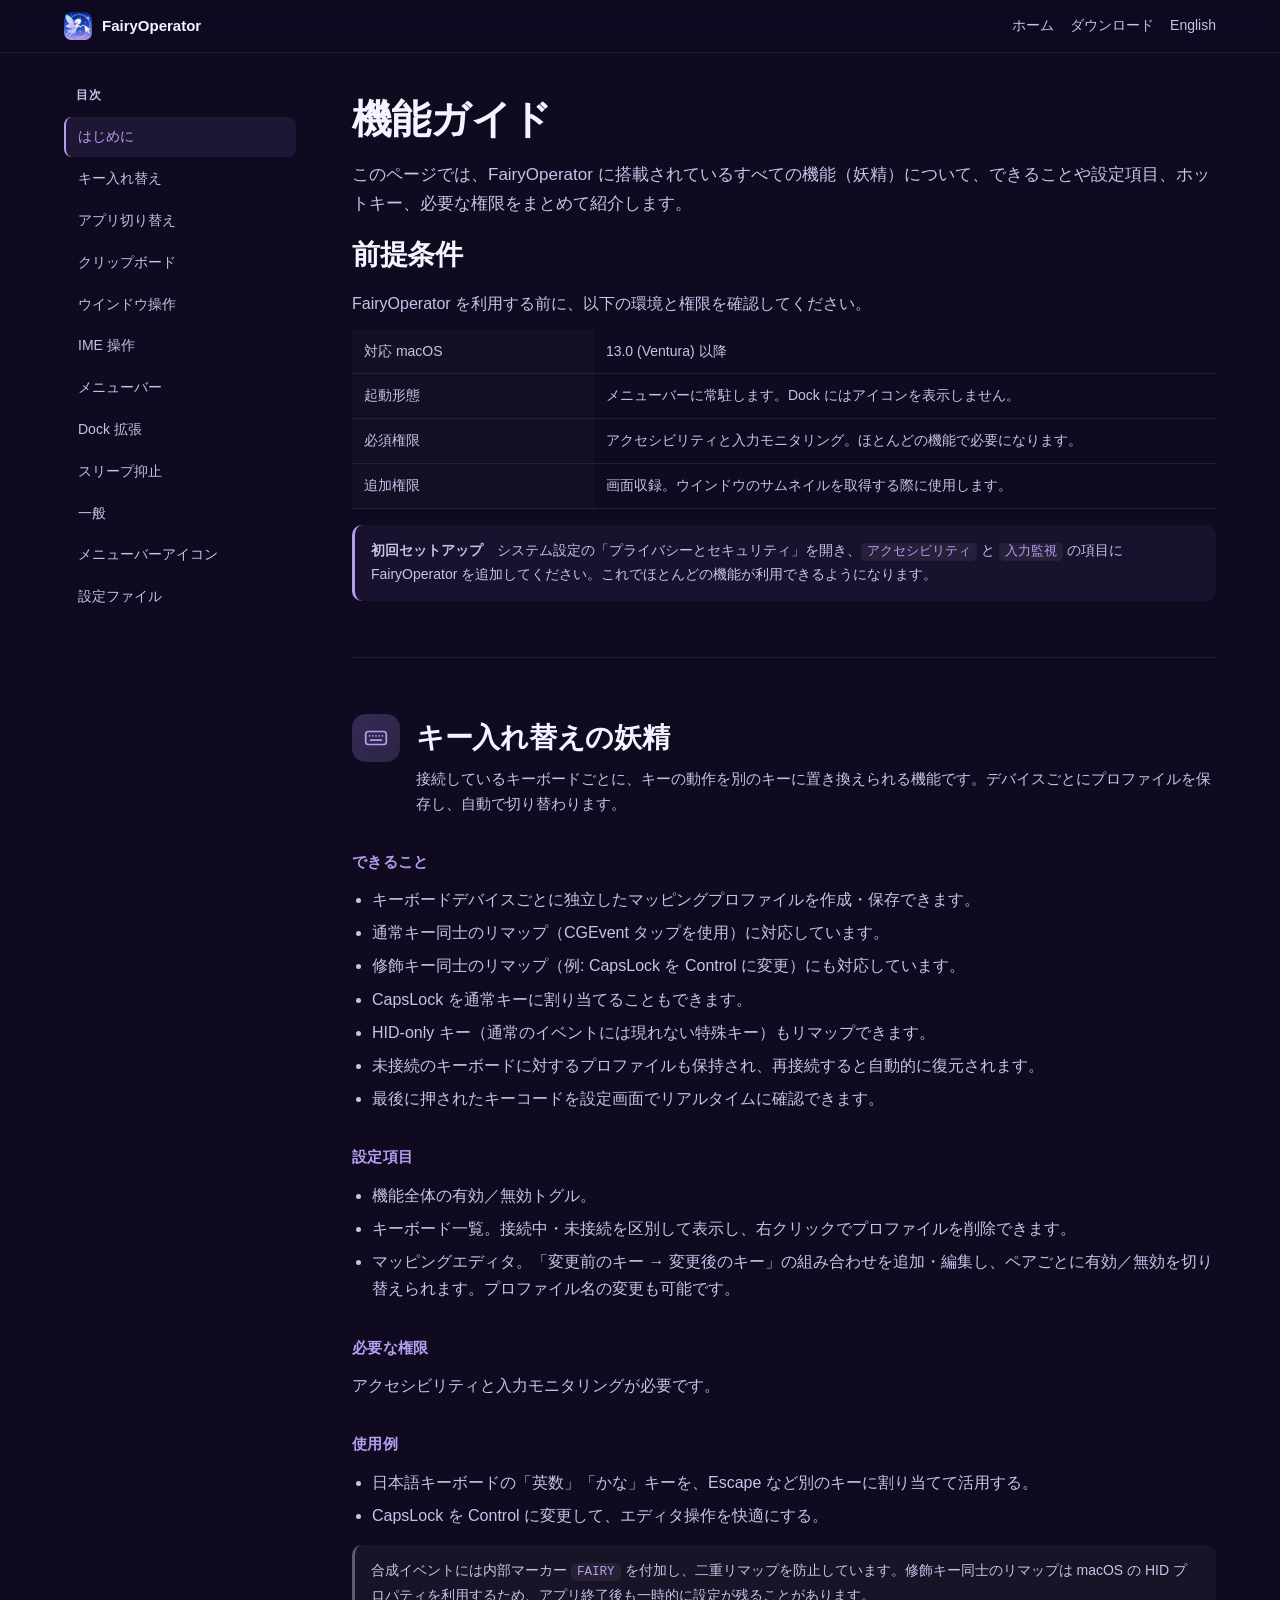
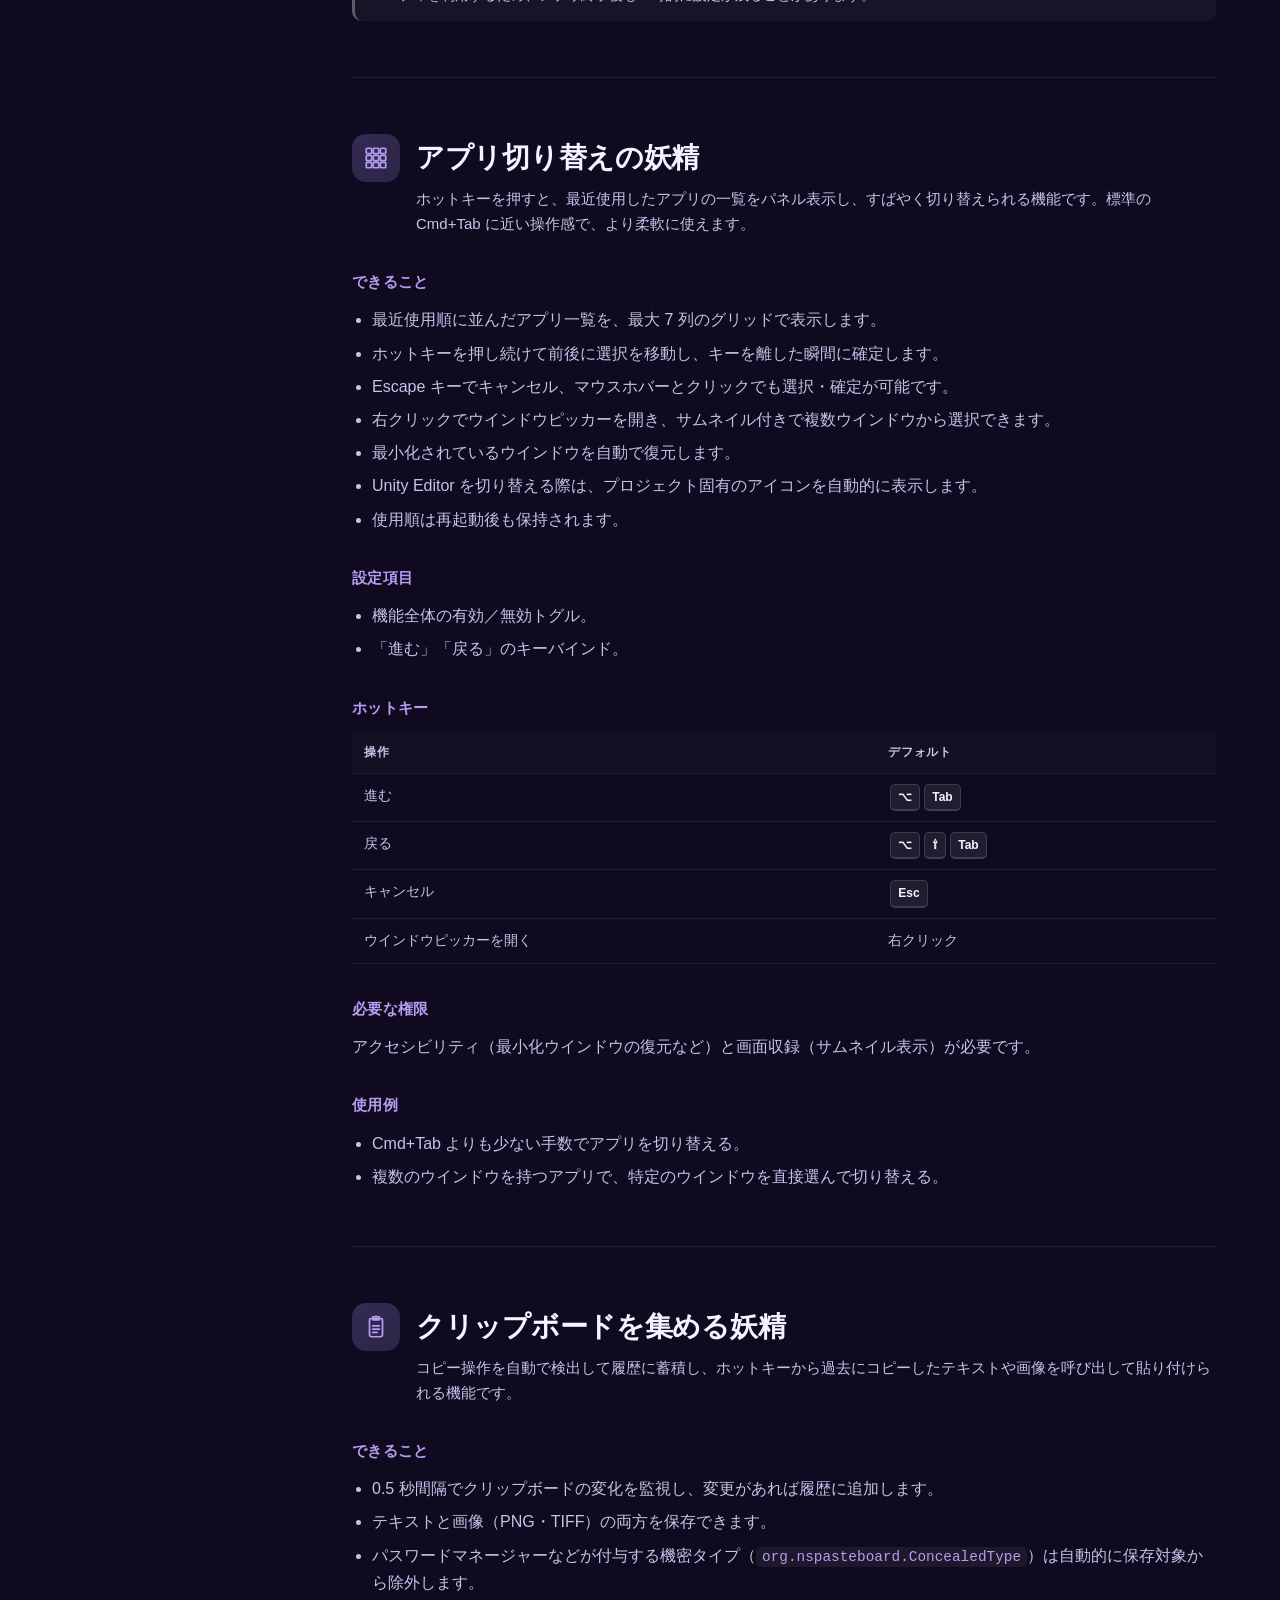
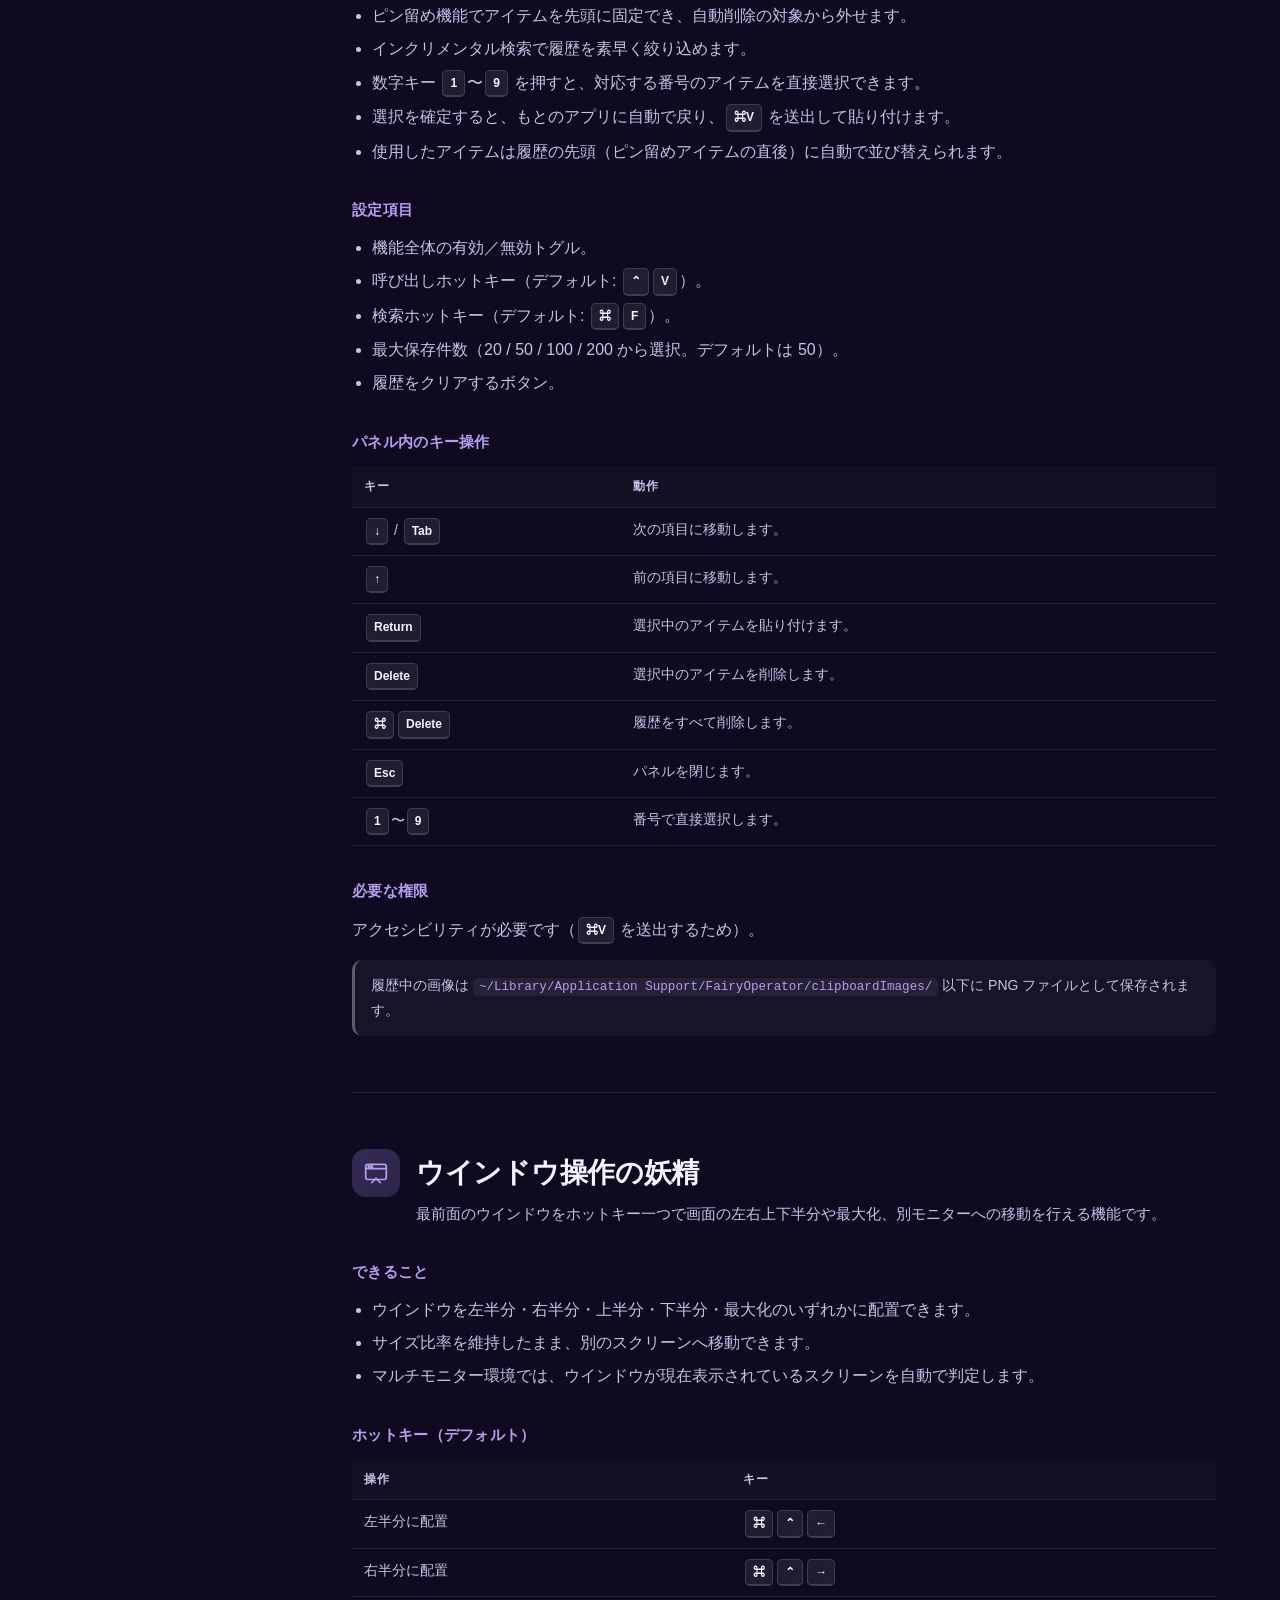
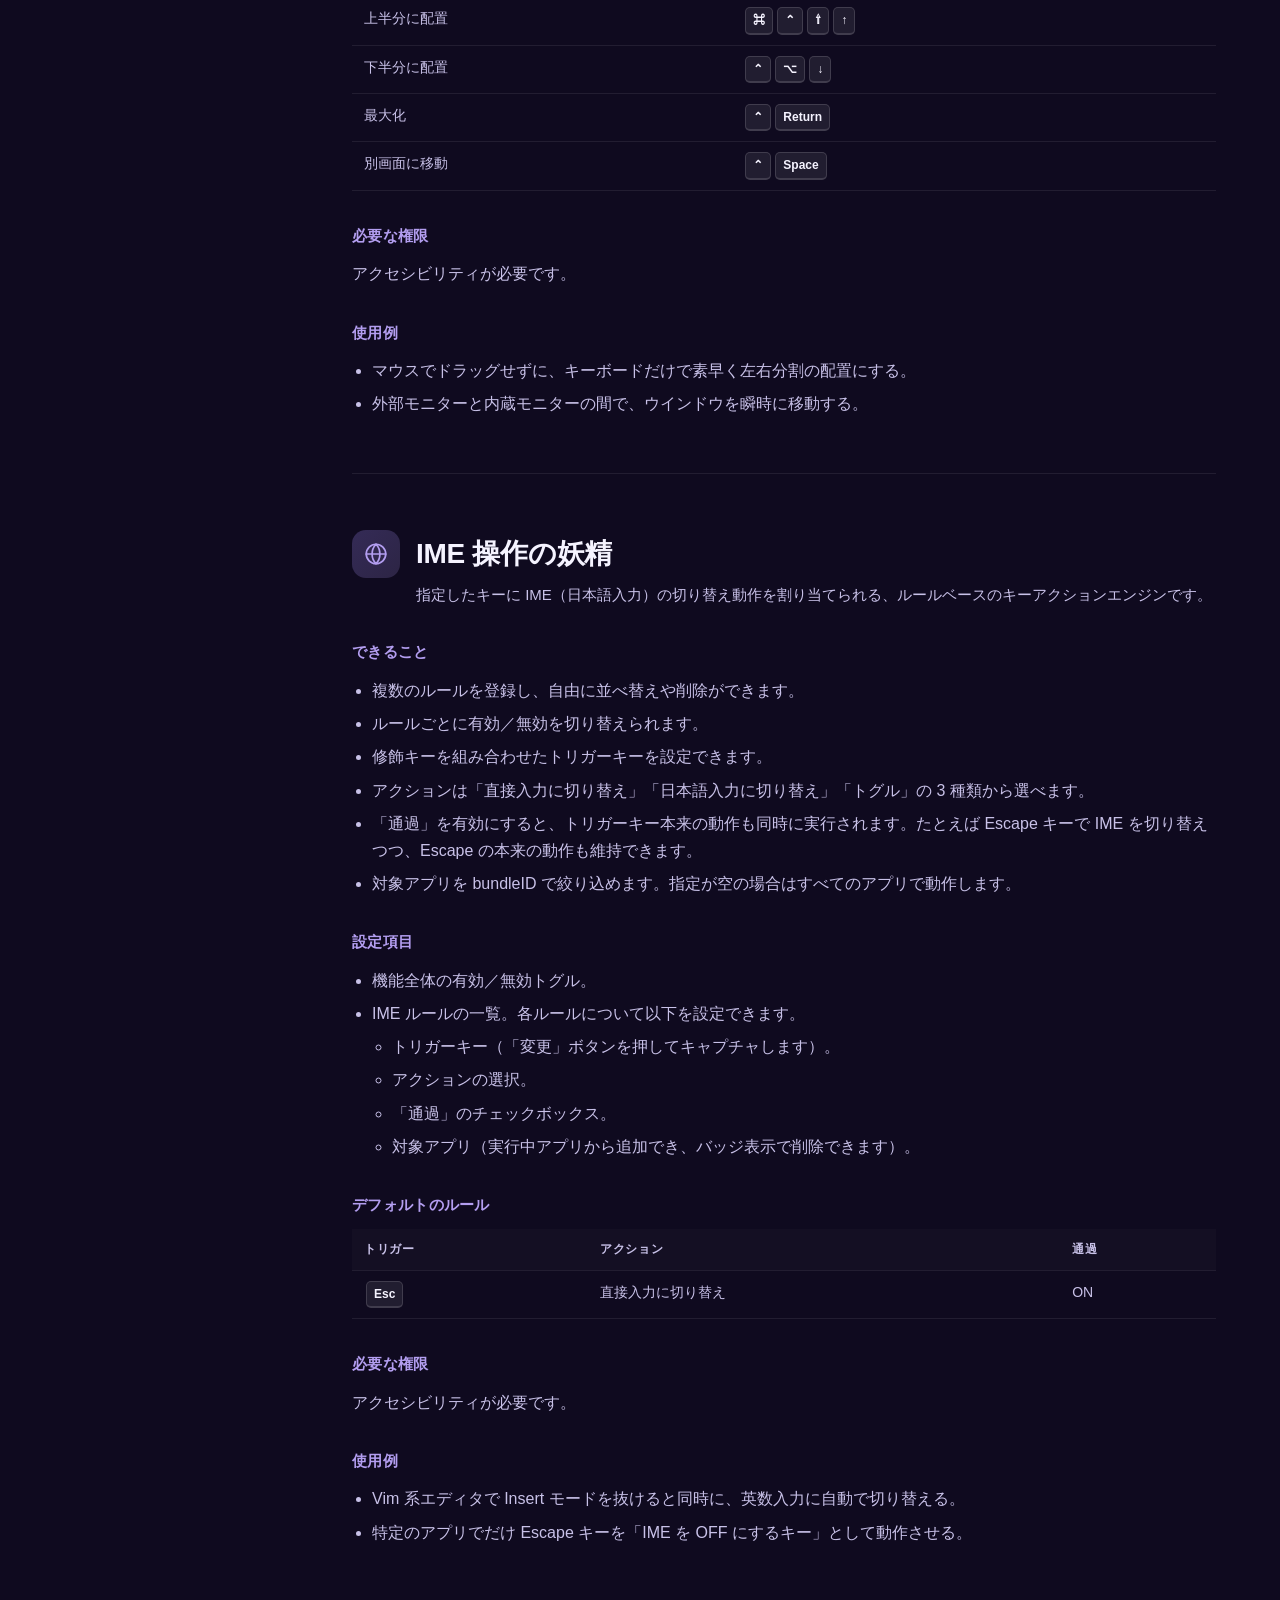
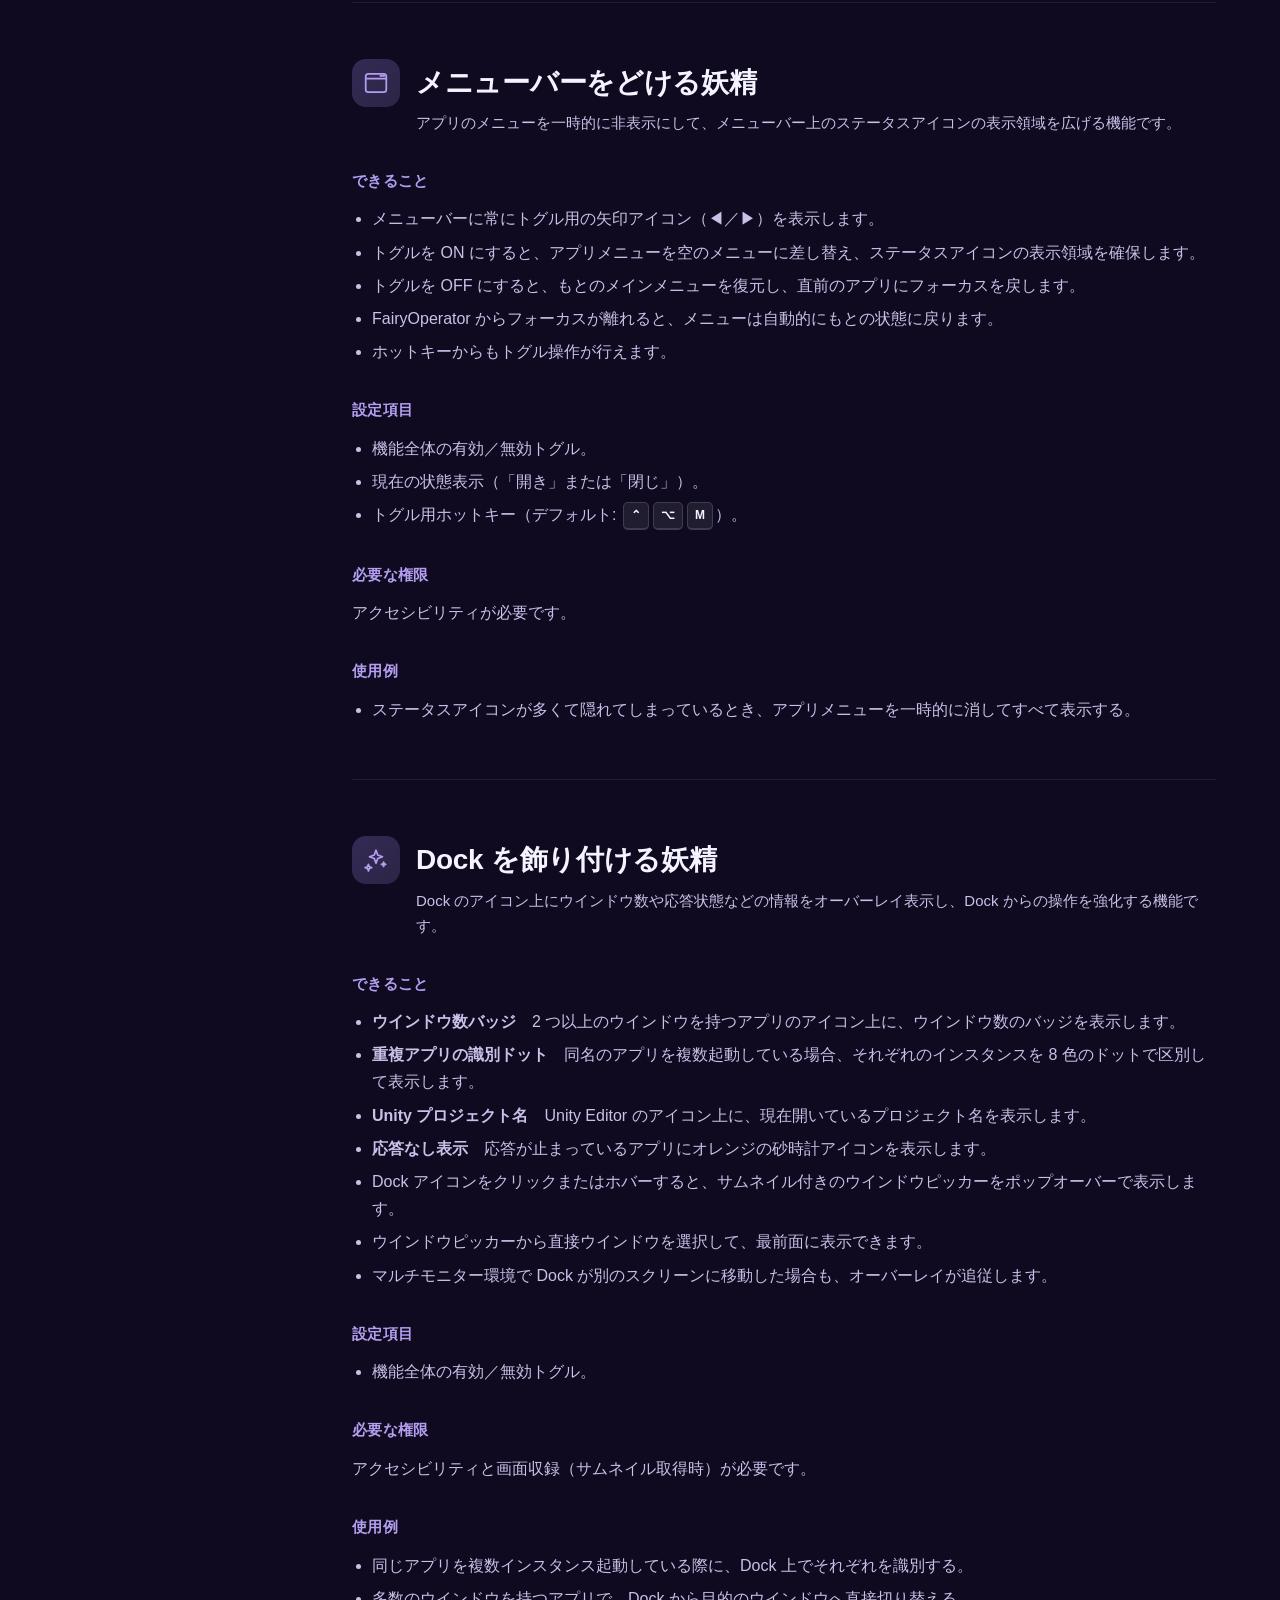
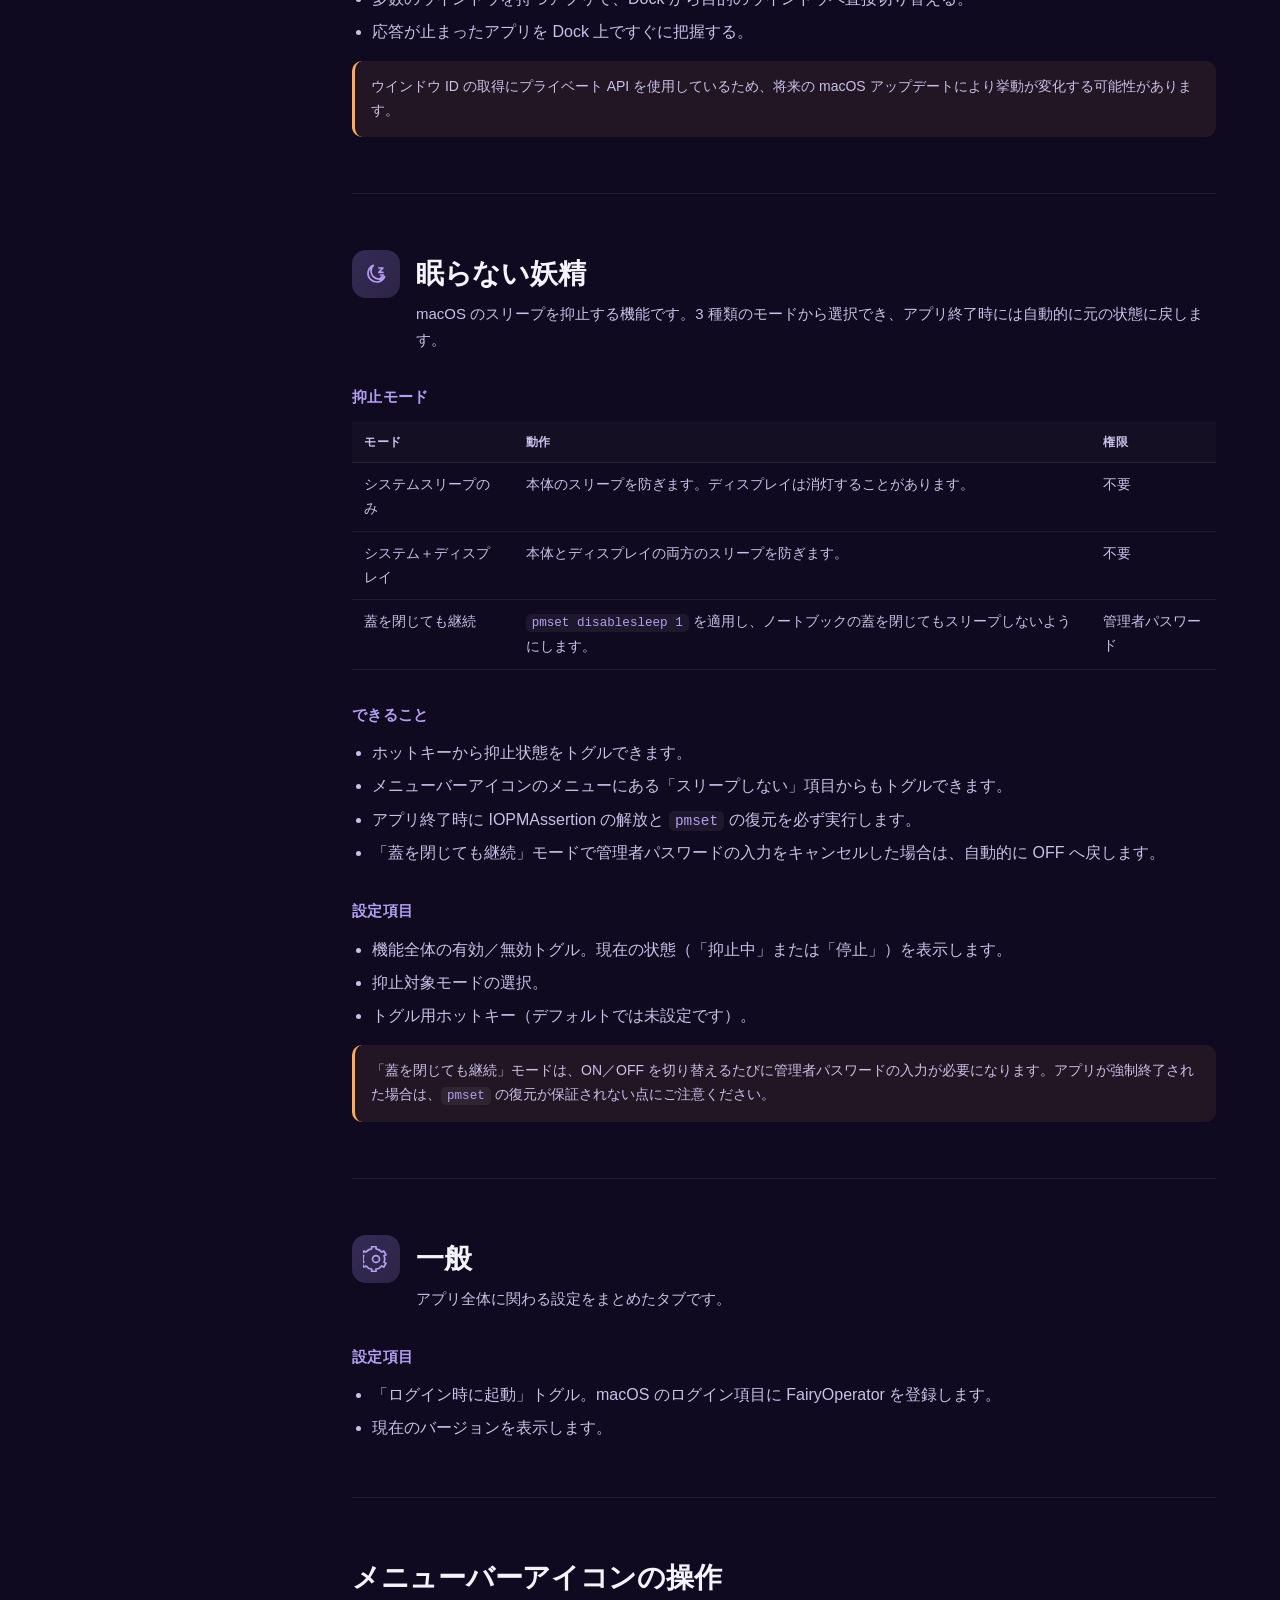
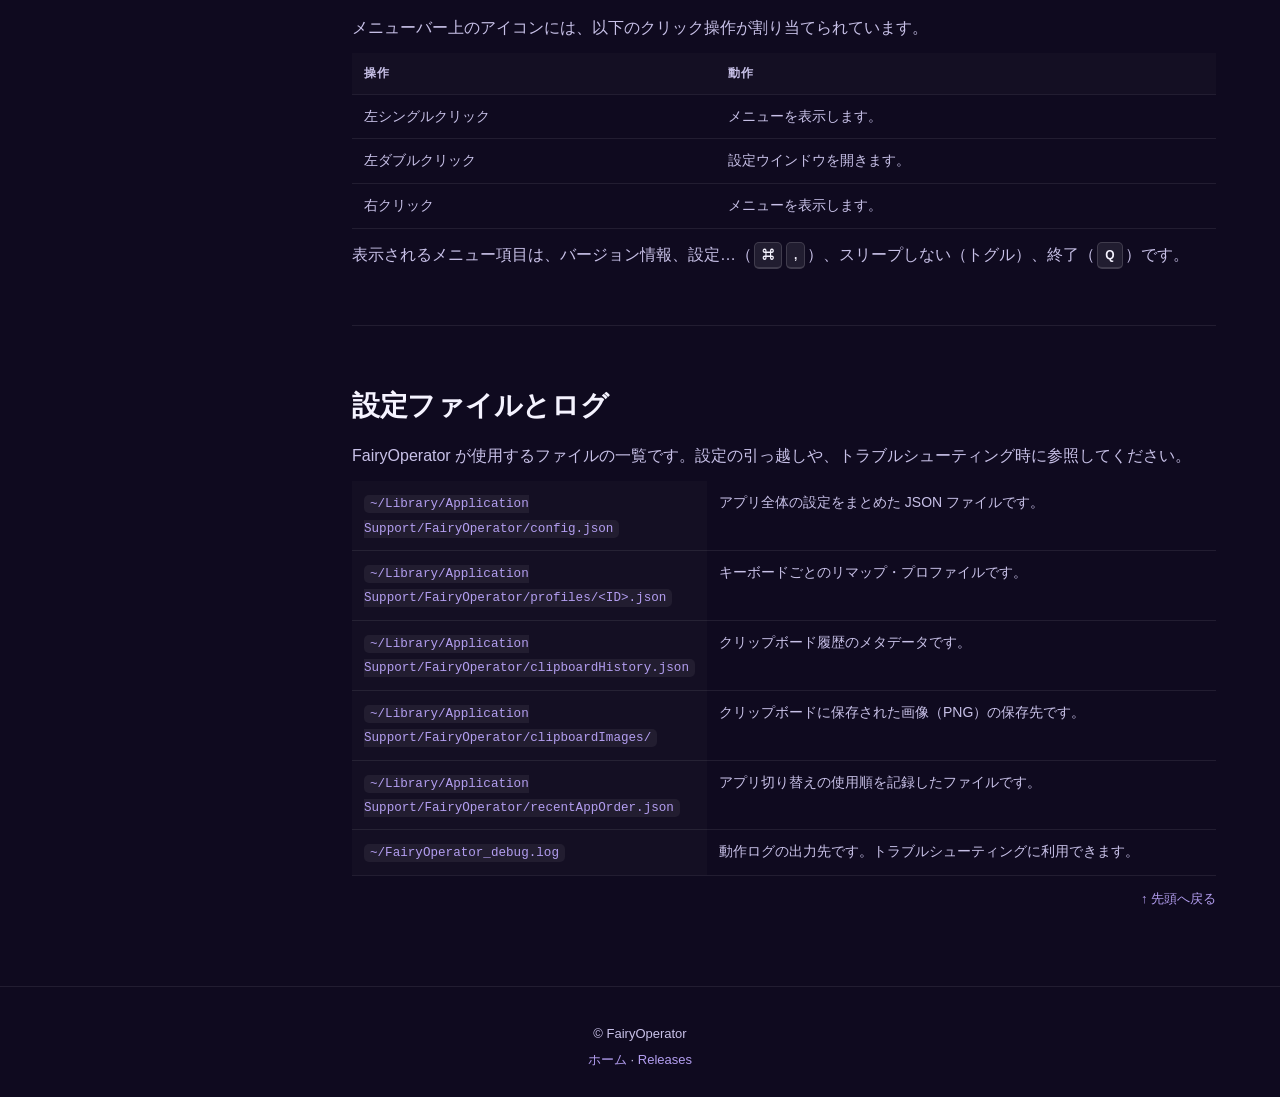
==== commit 1bd69072: "英語ローカライズ: en/index.html, en/guide.html を追加 - docs/en/index.html (ランディング英訳版) を新規追加 - docs/en/guide.ht" ====
--- a/docs/guide.html
+++ b/docs/guide.html
@@ -20,6 +20,7 @@
     <nav class="topbar__nav">
       <a href="./">ホーム</a>
       <a href="https://github.com/piggest/FairyOperator-releases/releases/latest">ダウンロード</a>
+      <a href="en/guide.html">English</a>
     </nav>
   </div>
 </header>
--- a/docs/style.css
+++ b/docs/style.css
@@ -114,6 +114,18 @@
   font-size: 13px;
   color: var(--fg-muted);
 }
+
+.lang-switch {
+  position: absolute;
+  top: 16px;
+  right: 16px;
+  margin: 0;
+  font-size: 13px;
+  color: var(--fg-muted);
+}
+.lang-switch a { color: var(--fg-muted); text-decoration: none; }
+.lang-switch a[aria-current="page"] { color: var(--fg); font-weight: 600; }
+.lang-switch a:hover { color: var(--fg); }
 
 /* Sections */
 .section__title {
